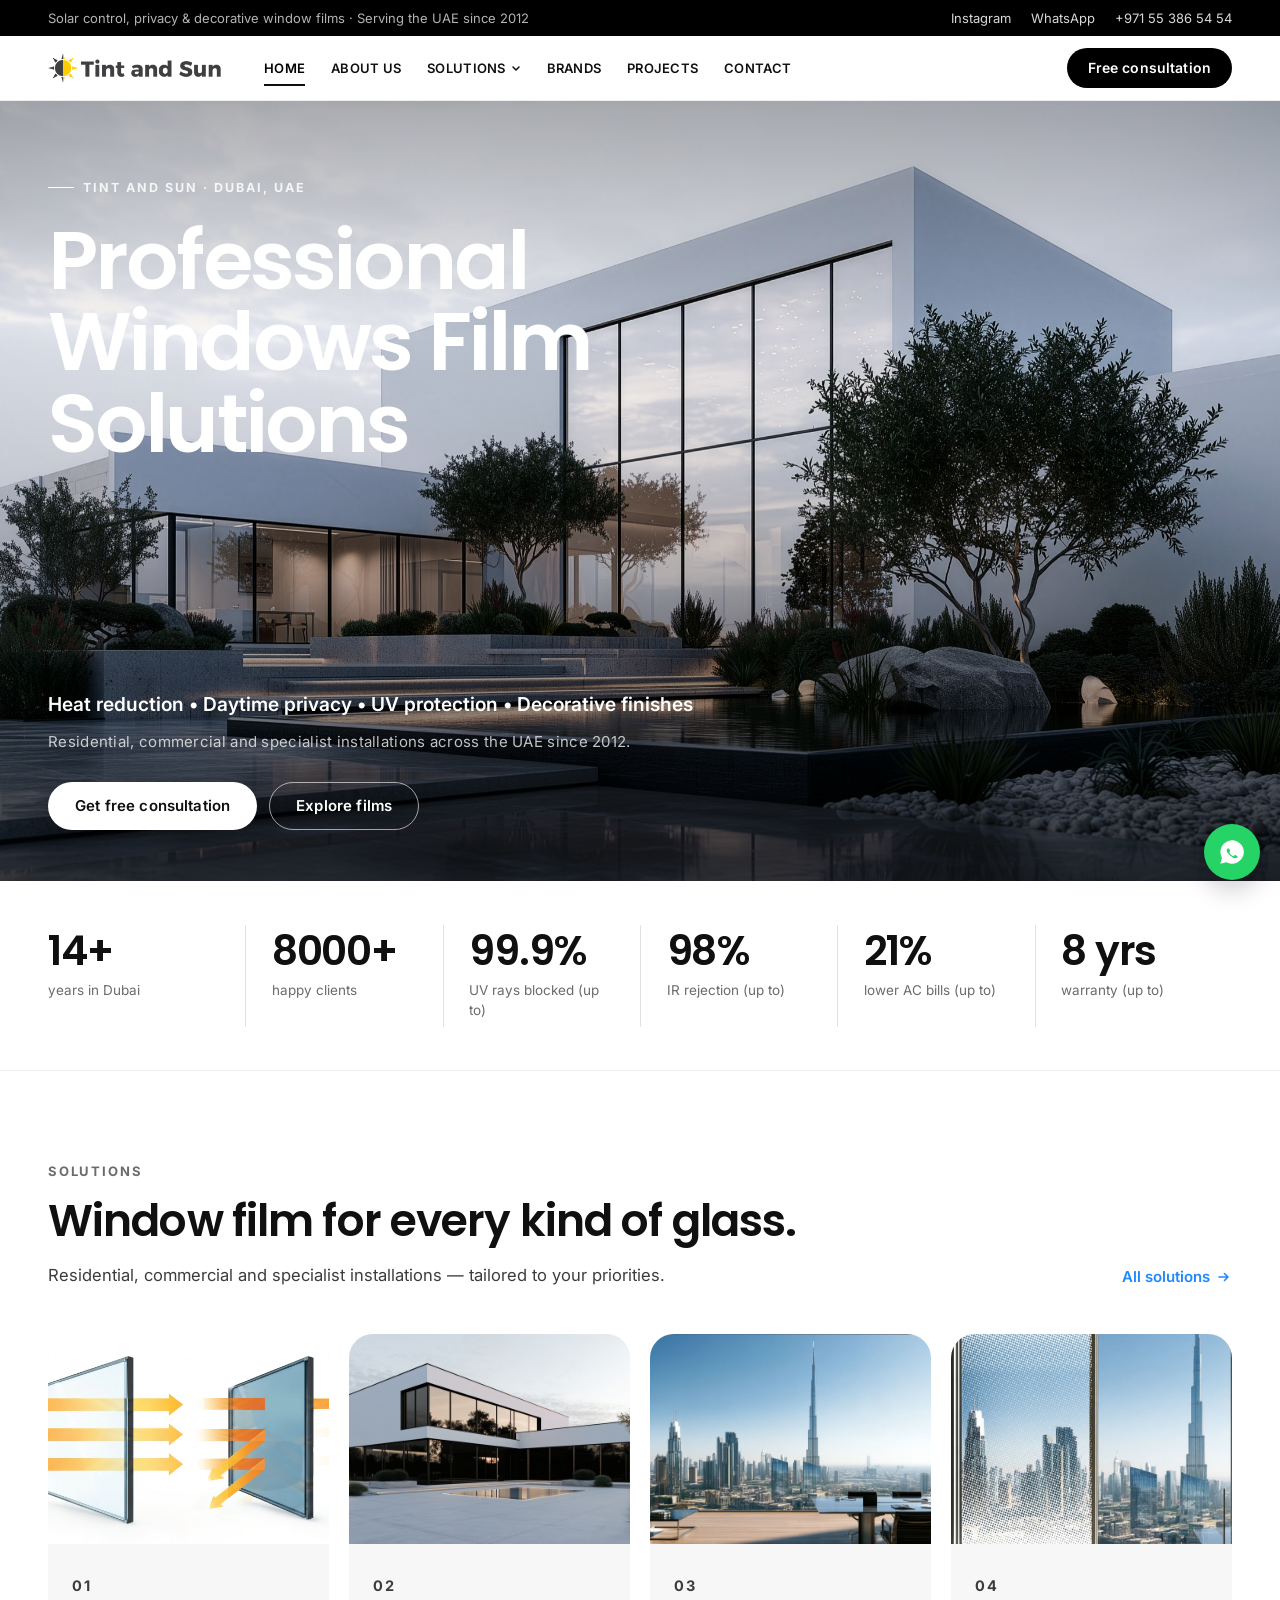
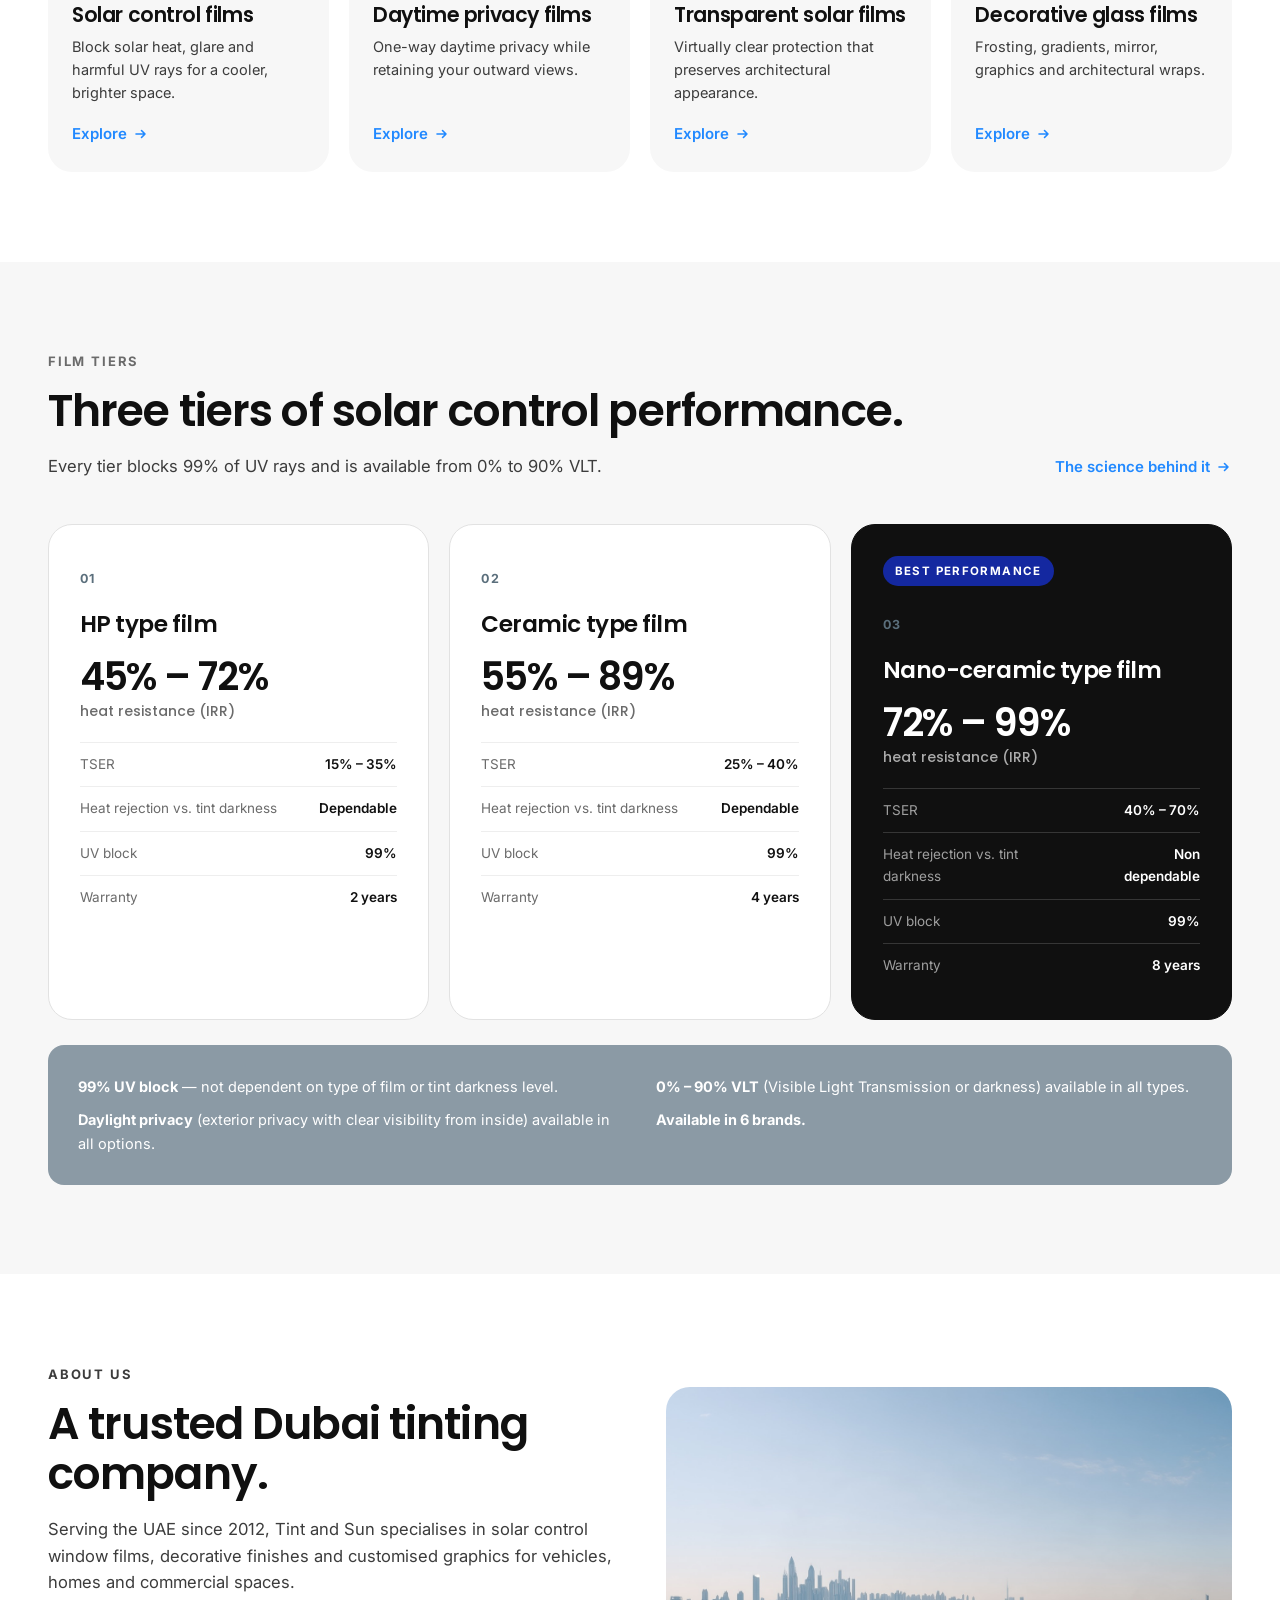
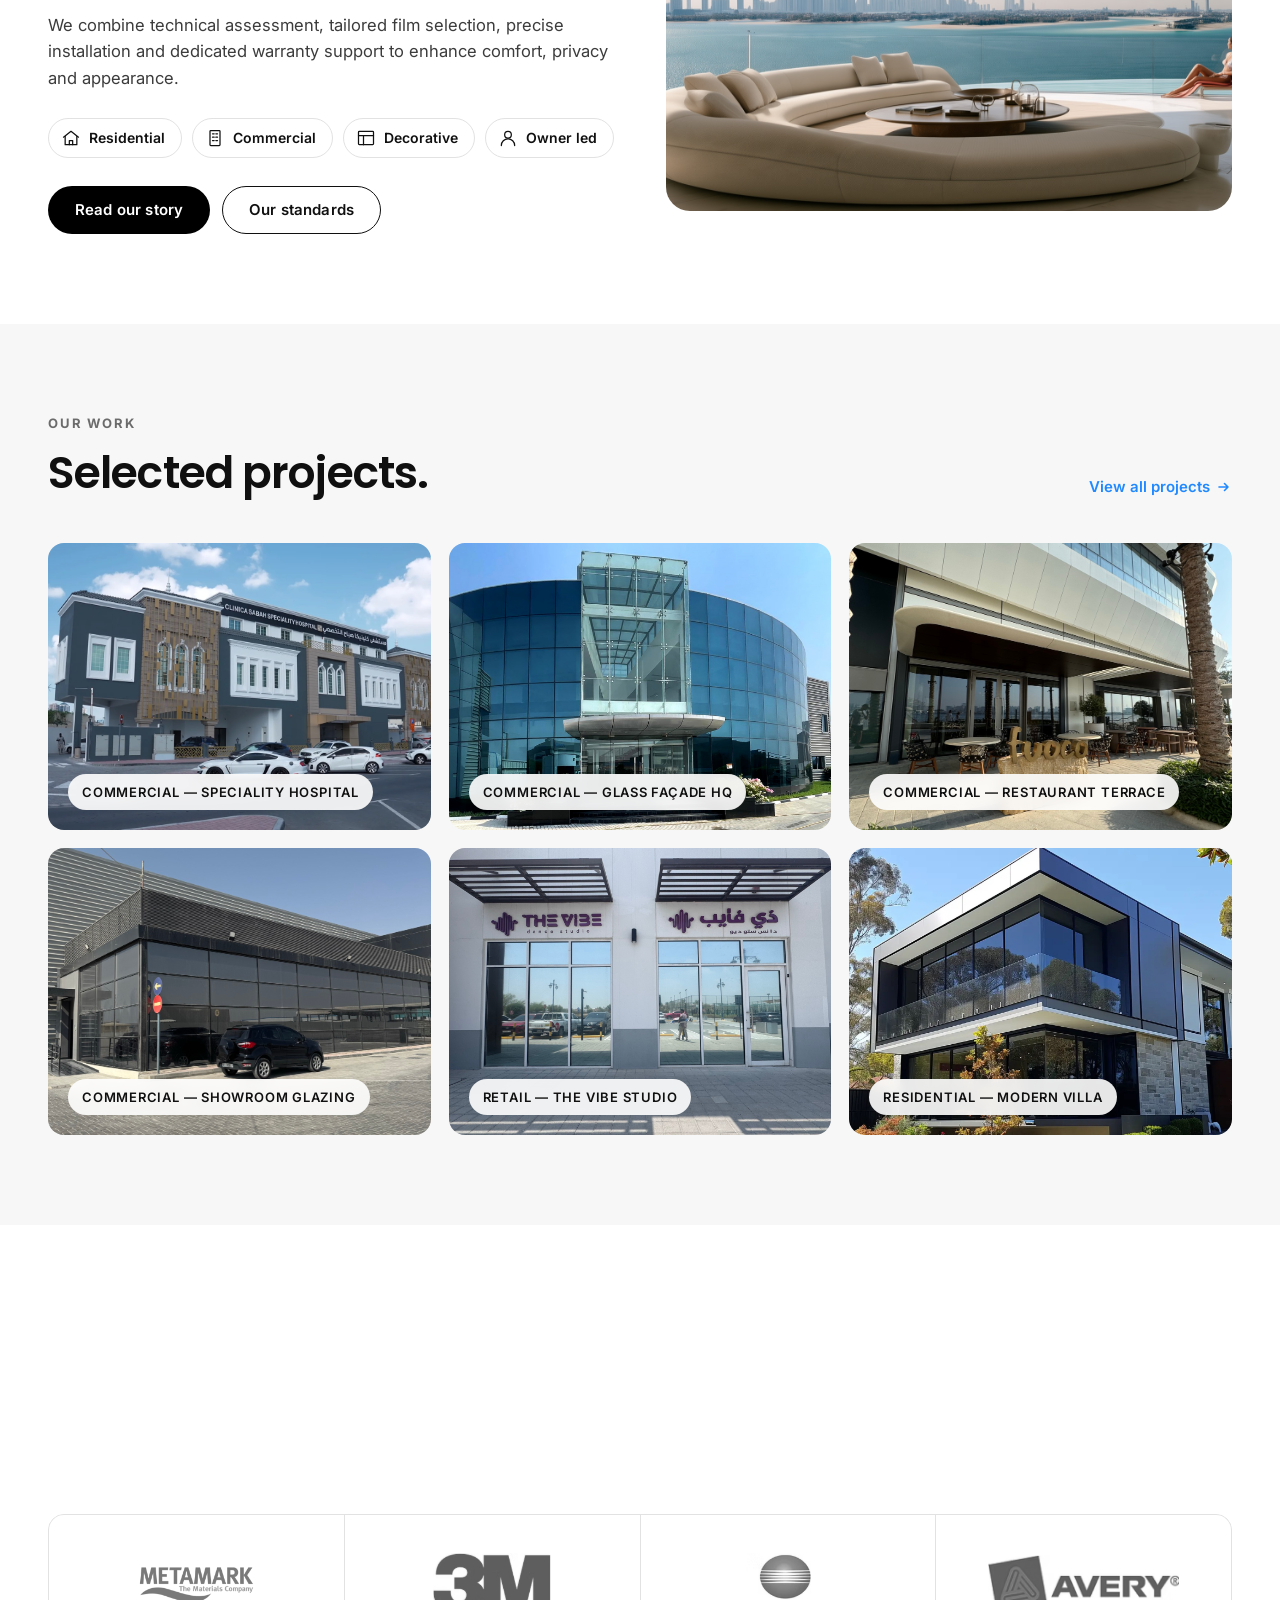
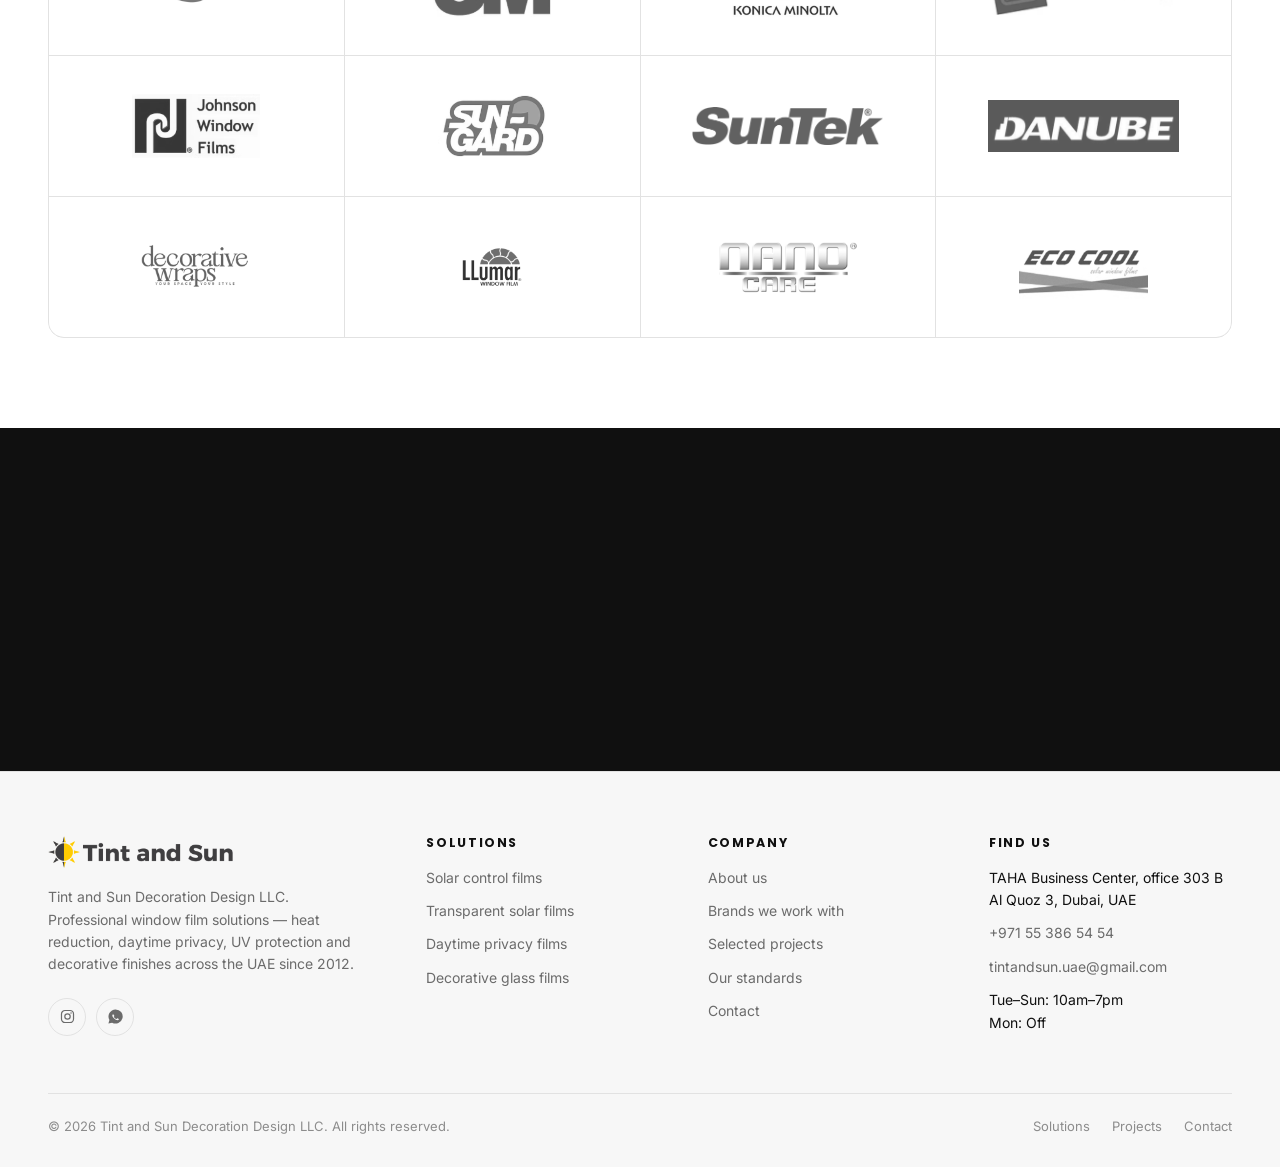
==== index.html @ 4c78ec6f "Tint and Sun website built from 2026 brochure Static multi-page site (8 pages) generated by build.py" ====
<!doctype html>
<html lang="en">
<head>
<meta charset="utf-8">
<meta name="viewport" content="width=device-width, initial-scale=1">
<title>Window Film Solutions Dubai | Tint and Sun</title>
<meta name="description" content="Professional window film solutions in Dubai: heat reduction, daytime privacy, UV protection and decorative finishes since 2012.">
<link rel="icon" href="assets/img/favicon.png">
<link rel="preconnect" href="https://fonts.googleapis.com">
<link rel="preconnect" href="https://fonts.gstatic.com" crossorigin>
<link href="https://fonts.googleapis.com/css2?family=Inter:wght@400;500;600;700&family=Poppins:wght@300;400;500;600;700&display=swap" rel="stylesheet">
<link rel="stylesheet" href="assets/css/style.css?v=2">
</head>
<body>
<div class="utility">
  <div class="wrap">
    <div class="utility__left">
      <span class="utility__tag">Solar control, privacy &amp; decorative window films &middot; Serving the UAE since 2012</span>
    </div>
    <div class="utility__right">
      <a href="https://www.instagram.com/tint_and_sun/" target="_blank" rel="noopener">Instagram</a>
      <a href="https://wa.me/971553865454" target="_blank" rel="noopener">WhatsApp</a>
      <a href="tel:+971553865454">+971 55 386 54 54</a>
    </div>
  </div>
</div>

<header class="nav">
  <div class="wrap nav__inner">
    <a class="nav__logo" href="index.html" aria-label="Tint and Sun — home">
      <img src="assets/img/logo.png" alt="Tint and Sun">
    </a>
    <ul class="nav__menu"><li><a href="index.html" class="is-active">HOME</a></li><li><a href="about.html">ABOUT US</a></li><li class="nav__item--has-drop"><a href="solar-films.html">SOLUTIONS <svg width="10" height="10" viewBox="0 0 10 10" fill="none" aria-hidden="true"><path d="M2 4l3 3 3-3" stroke="currentColor" stroke-width="1.5" stroke-linecap="round" stroke-linejoin="round"/></svg></a><ul class="nav__drop"><li><a href="solar-films.html">SOLAR CONTROL FILMS</a></li><li><a href="privacy-films.html">DAYTIME PRIVACY FILMS</a></li><li><a href="decorative.html">DECORATIVE GLASS FILMS</a></li></ul></li><li><a href="brands.html">BRANDS</a></li><li><a href="projects.html">PROJECTS</a></li><li><a href="contact.html">CONTACT</a></li></ul>
    <div class="nav__actions">
      <a class="nav__phone" href="tel:+971553865454"><svg width="15" height="15" viewBox="0 0 16 16" fill="none" aria-hidden="true"><path d="M5.2 2.5 6.6 5 5.4 6.4a8.4 8.4 0 0 0 4.2 4.2L11 9.4l2.5 1.4v2.2c0 .6-.5 1-1.1 1C7 13.6 2.4 9 2.1 3.6c0-.6.4-1.1 1-1.1h2.1Z" stroke="currentColor" stroke-width="1.4" stroke-linejoin="round"/></svg>+971 55 386 54 54</a>
      <a class="btn btn--primary btn--sm" href="contact.html">Free consultation</a>
      <button class="nav__burger" type="button" aria-label="Menu" aria-expanded="false" aria-controls="drawer"><span></span></button>
    </div>
  </div>
</header>

<nav class="drawer" id="drawer" aria-label="Mobile">
  <ul><li><a href="index.html">HOME</a></li><li><a href="about.html">ABOUT US</a></li><li><a href="solar-films.html">SOLUTIONS</a><ul class="drawer__sub"><li><a href="solar-films.html">SOLAR CONTROL FILMS</a></li><li><a href="privacy-films.html">DAYTIME PRIVACY FILMS</a></li><li><a href="decorative.html">DECORATIVE GLASS FILMS</a></li></ul></li><li><a href="brands.html">BRANDS</a></li><li><a href="projects.html">PROJECTS</a></li><li><a href="contact.html">CONTACT</a></li></ul>
  <div class="drawer__cta">
    <a class="btn btn--primary" href="https://wa.me/971553865454" target="_blank" rel="noopener">Free consultation on WhatsApp</a>
    <a class="btn btn--ghost" href="tel:+971553865454">Call +971 55 386 54 54</a>
  </div>
</nav>
<main>
<section class="hero hero--dark">
  <div class="hero__media"><img src="assets/img/hero.jpg" alt="Contemporary white villa with floor-to-ceiling glazing" fetchpriority="high"></div>
  <div class="wrap hero__inner">
    <div class="hero__content">
      <p class="hero__eyebrow">Tint and Sun &middot; Dubai, UAE</p>
      <h1 class="hero__title">Professional Windows Film Solutions</h1>
    </div>
    <div class="hero__bottom">
      <p class="hero__tags">Heat reduction &bull; Daytime privacy &bull; UV protection &bull; Decorative finishes</p>
      <p class="hero__note">Residential, commercial and specialist installations across the UAE since 2012.</p>
      <div class="btn-row">
        <a class="btn btn--light" href="https://wa.me/971553865454" target="_blank" rel="noopener">Get free consultation</a>
        <a class="btn btn--ghost-light" href="solar-films.html">Explore films</a>
      </div>
    </div>
  </div>
</section>

<section class="stats">
  <div class="wrap">
    <div class="stats__grid stats__grid--6">
      <div class="stats__item reveal"><div class="stats__num">14+</div><div class="stats__label">years in Dubai</div></div>
      <div class="stats__item reveal" data-delay="60"><div class="stats__num">8000+</div><div class="stats__label">happy clients</div></div>
      <div class="stats__item reveal" data-delay="120"><div class="stats__num">99.9%</div><div class="stats__label">UV rays blocked (up to)</div></div>
      <div class="stats__item reveal" data-delay="180"><div class="stats__num">98%</div><div class="stats__label">IR rejection (up to)</div></div>
      <div class="stats__item reveal" data-delay="240"><div class="stats__num">21%</div><div class="stats__label">lower AC bills (up to)</div></div>
      <div class="stats__item reveal" data-delay="300"><div class="stats__num">8 yrs</div><div class="stats__label">warranty (up to)</div></div>
    </div>
  </div>
</section>

<section class="section" id="solutions">
  <div class="wrap">
    <div class="section-head section-head--split">
      <div class="reveal">
        <p class="eyebrow">Solutions</p>
        <h2 class="h-section">Window film for every kind of glass.</h2>
        <p class="h-sub">Residential, commercial and specialist installations &mdash; tailored to your priorities.</p>
      </div>
      <a class="link-arrow reveal" href="solar-films.html">All solutions <svg width="16" height="16" viewBox="0 0 16 16" fill="none" aria-hidden="true"><path d="M3 8h9m0 0L8.5 4.5M12 8l-3.5 3.5" stroke="currentColor" stroke-width="1.6" stroke-linecap="round" stroke-linejoin="round"/></svg></a>
    </div>
    <div class="grid grid--4">
      <a class="photo-tile reveal" href="solar-films.html">
        <img src="assets/img/science.jpg" alt="" loading="lazy">
        <div><p class="eyebrow">01</p><h3>Solar control films</h3><p>Block solar heat, glare and harmful UV rays for a cooler, brighter space.</p><span class="link-arrow">Explore <svg width="16" height="16" viewBox="0 0 16 16" fill="none" aria-hidden="true"><path d="M3 8h9m0 0L8.5 4.5M12 8l-3.5 3.5" stroke="currentColor" stroke-width="1.6" stroke-linecap="round" stroke-linejoin="round"/></svg></span></div>
      </a>
      <a class="photo-tile reveal" data-delay="80" href="privacy-films.html">
        <img src="assets/img/privacy-outside.jpg" alt="" loading="lazy">
        <div><p class="eyebrow">02</p><h3>Daytime privacy films</h3><p>One-way daytime privacy while retaining your outward views.</p><span class="link-arrow">Explore <svg width="16" height="16" viewBox="0 0 16 16" fill="none" aria-hidden="true"><path d="M3 8h9m0 0L8.5 4.5M12 8l-3.5 3.5" stroke="currentColor" stroke-width="1.6" stroke-linecap="round" stroke-linejoin="round"/></svg></span></div>
      </a>
      <a class="photo-tile reveal" data-delay="160" href="solar-films.html#transparent">
        <img src="assets/img/transparent.jpg" alt="" loading="lazy">
        <div><p class="eyebrow">03</p><h3>Transparent solar films</h3><p>Virtually clear protection that preserves architectural appearance.</p><span class="link-arrow">Explore <svg width="16" height="16" viewBox="0 0 16 16" fill="none" aria-hidden="true"><path d="M3 8h9m0 0L8.5 4.5M12 8l-3.5 3.5" stroke="currentColor" stroke-width="1.6" stroke-linecap="round" stroke-linejoin="round"/></svg></span></div>
      </a>
      <a class="photo-tile reveal" data-delay="240" href="decorative.html">
        <img src="assets/img/decor/gradient.jpg" alt="" loading="lazy">
        <div><p class="eyebrow">04</p><h3>Decorative glass films</h3><p>Frosting, gradients, mirror, graphics and architectural wraps.</p><span class="link-arrow">Explore <svg width="16" height="16" viewBox="0 0 16 16" fill="none" aria-hidden="true"><path d="M3 8h9m0 0L8.5 4.5M12 8l-3.5 3.5" stroke="currentColor" stroke-width="1.6" stroke-linecap="round" stroke-linejoin="round"/></svg></span></div>
      </a>
    </div>
  </div>
</section>

<section class="section section--alt">
  <div class="wrap">
    <div class="section-head section-head--split">
      <div class="reveal">
        <p class="eyebrow">Film tiers</p>
        <h2 class="h-section">Three tiers of solar control performance.</h2>
        <p class="h-sub">Every tier blocks 99% of UV rays and is available from 0% to 90% VLT.</p>
      </div>
      <a class="link-arrow reveal" href="solar-films.html">The science behind it <svg width="16" height="16" viewBox="0 0 16 16" fill="none" aria-hidden="true"><path d="M3 8h9m0 0L8.5 4.5M12 8l-3.5 3.5" stroke="currentColor" stroke-width="1.6" stroke-linecap="round" stroke-linejoin="round"/></svg></a>
    </div>
    <div class="grid grid--3"><div class="price-card reveal" data-delay="0">
        
        <p class="price-card__type">01</p>
        <h3>HP type film</h3>
        <div class="price-card__amount">45% &ndash; 72%<small>heat resistance (IRR)</small></div>
        <dl class="spec">
          <div><dt>TSER</dt><dd>15% &ndash; 35%</dd></div>
          <div><dt>Heat rejection vs. tint darkness</dt><dd>Dependable</dd></div>
          <div><dt>UV block</dt><dd>99%</dd></div>
          <div><dt>Warranty</dt><dd>2 years</dd></div>
        </dl>
      </div><div class="price-card reveal" data-delay="90">
        
        <p class="price-card__type">02</p>
        <h3>Ceramic type film</h3>
        <div class="price-card__amount">55% &ndash; 89%<small>heat resistance (IRR)</small></div>
        <dl class="spec">
          <div><dt>TSER</dt><dd>25% &ndash; 40%</dd></div>
          <div><dt>Heat rejection vs. tint darkness</dt><dd>Dependable</dd></div>
          <div><dt>UV block</dt><dd>99%</dd></div>
          <div><dt>Warranty</dt><dd>4 years</dd></div>
        </dl>
      </div><div class="price-card price-card--featured reveal" data-delay="180">
        <span class="price-card__badge">Best performance</span>
        <p class="price-card__type">03</p>
        <h3>Nano-ceramic type film</h3>
        <div class="price-card__amount">72% &ndash; 99%<small>heat resistance (IRR)</small></div>
        <dl class="spec">
          <div><dt>TSER</dt><dd>40% &ndash; 70%</dd></div>
          <div><dt>Heat rejection vs. tint darkness</dt><dd>Non dependable</dd></div>
          <div><dt>UV block</dt><dd>99%</dd></div>
          <div><dt>Warranty</dt><dd>8 years</dd></div>
        </dl>
      </div></div>
    <div class="note-band reveal">
  <p><strong>99% UV block</strong> &mdash; not dependent on type of film or tint darkness level.</p>
  <p><strong>0% &ndash; 90% VLT</strong> (Visible Light Transmission or darkness) available in all types.</p>
  <p><strong>Daylight privacy</strong> (exterior privacy with clear visibility from inside) available in all options.</p>
  <p><strong>Available in 6 brands.</strong></p>
</div>
  </div>
</section>

<section class="section">
  <div class="wrap">
    <div class="split">
      <div class="reveal">
        <p class="eyebrow">About us</p>
        <h2 class="h-section">A trusted Dubai tinting company.</h2>
        <p class="h-sub">Serving the UAE since 2012, Tint and Sun specialises in solar control window films, decorative finishes and customised graphics for vehicles, homes and commercial spaces.</p>
        <p class="h-sub">We combine technical assessment, tailored film selection, precise installation and dedicated warranty support to enhance comfort, privacy and appearance.</p>
        <ul class="sectors">
          <li><svg viewBox="0 0 24 24" fill="none" stroke="currentColor" stroke-width="1.5" stroke-linecap="round" stroke-linejoin="round" aria-hidden="true"><path d="M3 11 12 4l9 7"/><path d="M5 10v10h14V10"/><path d="M10 20v-5h4v5"/></svg>Residential</li><li><svg viewBox="0 0 24 24" fill="none" stroke="currentColor" stroke-width="1.5" stroke-linecap="round" stroke-linejoin="round" aria-hidden="true"><rect x="6" y="3" width="12" height="18" rx="1"/><path d="M9 7h2M13 7h2M9 11h2M13 11h2M9 15h2M13 15h2"/></svg>Commercial</li><li><svg viewBox="0 0 24 24" fill="none" stroke="currentColor" stroke-width="1.5" stroke-linecap="round" stroke-linejoin="round" aria-hidden="true"><rect x="3" y="4" width="18" height="16" rx="1"/><path d="M3 9h18M9 9v11"/></svg>Decorative</li><li><svg viewBox="0 0 24 24" fill="none" stroke="currentColor" stroke-width="1.5" stroke-linecap="round" stroke-linejoin="round" aria-hidden="true"><circle cx="12" cy="8" r="4"/><path d="M4 21c0-4.4 3.6-8 8-8s8 3.6 8 8"/></svg>Owner led</li>
        </ul>
        <div class="btn-row">
          <a class="btn btn--primary" href="about.html">Read our story</a>
          <a class="btn btn--ghost" href="contact.html#standards">Our standards</a>
        </div>
      </div>
      <div class="split__media reveal" data-delay="120">
        <img src="assets/img/lifestyle.jpg" alt="Sunlit terrace overlooking Dubai Marina" loading="lazy">
      </div>
    </div>
  </div>
</section>

<section class="section section--alt">
  <div class="wrap">
    <div class="section-head section-head--split">
      <div class="reveal">
        <p class="eyebrow">Our work</p>
        <h2 class="h-section">Selected projects.</h2>
        
      </div>
      <a class="link-arrow reveal" href="projects.html">View all projects <svg width="16" height="16" viewBox="0 0 16 16" fill="none" aria-hidden="true"><path d="M3 8h9m0 0L8.5 4.5M12 8l-3.5 3.5" stroke="currentColor" stroke-width="1.6" stroke-linecap="round" stroke-linejoin="round"/></svg></a>
    </div>
    <div class="gal"><div class="gal__cell reveal" data-delay="0"><img src="assets/img/projects/clinic.jpg" alt="Commercial - Speciality hospital" loading="lazy"><span>Commercial &mdash; Speciality hospital</span></div><div class="gal__cell reveal" data-delay="80"><img src="assets/img/projects/glass-hq.jpg" alt="Commercial - Glass façade HQ" loading="lazy"><span>Commercial &mdash; Glass façade HQ</span></div><div class="gal__cell reveal" data-delay="160"><img src="assets/img/projects/terrace.jpg" alt="Commercial - Restaurant terrace" loading="lazy"><span>Commercial &mdash; Restaurant terrace</span></div><div class="gal__cell reveal" data-delay="0"><img src="assets/img/projects/warehouse.jpg" alt="Commercial - Showroom glazing" loading="lazy"><span>Commercial &mdash; Showroom glazing</span></div><div class="gal__cell reveal" data-delay="80"><img src="assets/img/projects/the-vibe.jpg" alt="Retail - The Vibe studio" loading="lazy"><span>Retail &mdash; The Vibe studio</span></div><div class="gal__cell reveal" data-delay="160"><img src="assets/img/projects/modern-villa.jpg" alt="Residential - Modern villa" loading="lazy"><span>Residential &mdash; Modern villa</span></div></div>
  </div>
</section>

<section class="section">
  <div class="wrap">
    <div class="section-head section-head--split">
      <div class="reveal">
        <p class="eyebrow">Partners</p>
        <h2 class="h-section">World known brands.</h2>
        <p class="h-sub">3M, Johnson, LLumar, Armolan, Konica Minolta, Scorpion, Sun Guard and other specialist film brands.</p>
      </div>
      <a class="link-arrow reveal" href="brands.html">Brands we work with <svg width="16" height="16" viewBox="0 0 16 16" fill="none" aria-hidden="true"><path d="M3 8h9m0 0L8.5 4.5M12 8l-3.5 3.5" stroke="currentColor" stroke-width="1.6" stroke-linecap="round" stroke-linejoin="round"/></svg></a>
    </div>
    <div class="brands brands--logos"><div class="brand"><img src="assets/img/brands/metamark.png" alt="Metamark" loading="lazy"></div><div class="brand"><img src="assets/img/brands/3m.png" alt="3M" loading="lazy"></div><div class="brand"><img src="assets/img/brands/konica-minolta.png" alt="Konica Minolta" loading="lazy"></div><div class="brand"><img src="assets/img/brands/avery.png" alt="Avery" loading="lazy"></div><div class="brand"><img src="assets/img/brands/johnson.png" alt="Johnson Window Films" loading="lazy"></div><div class="brand"><img src="assets/img/brands/sungard.png" alt="SunGard" loading="lazy"></div><div class="brand"><img src="assets/img/brands/suntek.png" alt="SunTek" loading="lazy"></div><div class="brand"><img src="assets/img/brands/danube.png" alt="Danube" loading="lazy"></div><div class="brand"><img src="assets/img/brands/decorative-wraps.png" alt="Decorative Wraps" loading="lazy"></div><div class="brand"><img src="assets/img/brands/llumar.png" alt="LLumar" loading="lazy"></div><div class="brand"><img src="assets/img/brands/nanocare.png" alt="Nano Care" loading="lazy"></div><div class="brand"><img src="assets/img/brands/ecocool.png" alt="Eco Cool" loading="lazy"></div></div>
  </div>
</section>
</main>
<section class="cta-band">
  <div class="wrap">
    <div class="section-head--split section-head" style="margin-bottom:0">
      <div class="reveal">
        <h2>Let&rsquo;s find the right solution for your glass.</h2>
        <p>Send us the property location, photographs of the glass, approximate measurements and your priority &mdash; heat, privacy, UV or decoration. Free site inspection.</p>
      </div>
      <div class="btn-row reveal" style="margin-top:0">
        <a class="btn btn--primary" href="https://wa.me/971553865454" target="_blank" rel="noopener">Free consultation on WhatsApp</a>
        <a class="btn btn--ghost" href="contact.html">Contact us</a>
      </div>
    </div>
  </div>
</section>
<footer class="footer">
  <div class="wrap">
    <div class="footer__top">
      <div class="footer__brand">
        <img src="assets/img/logo.png" alt="Tint and Sun">
        <p>Tint and Sun Decoration Design LLC. Professional window film solutions &mdash; heat reduction, daytime privacy, UV protection and decorative finishes across the UAE since 2012.</p>
        <div class="footer__social">
          <a href="https://www.instagram.com/tint_and_sun/" target="_blank" rel="noopener" aria-label="Instagram"><svg viewBox="0 0 24 24" fill="none" stroke="currentColor" stroke-width="1.7"><rect x="3.5" y="3.5" width="17" height="17" rx="5"/><circle cx="12" cy="12" r="3.8"/><circle cx="17" cy="7" r="1" fill="currentColor" stroke="none"/></svg></a>
          <a href="https://wa.me/971553865454" target="_blank" rel="noopener" aria-label="WhatsApp"><svg viewBox="0 0 24 24" fill="currentColor"><path d="M12 2a10 10 0 0 0-8.6 15L2 22l5.2-1.3A10 10 0 1 0 12 2Zm5.2 14c-.2.6-1.2 1.2-1.7 1.2-.5.1-1 .1-1.6-.1-.4-.1-.9-.3-1.5-.6a11 11 0 0 1-4.2-3.8c-.3-.5-.7-1.2-.7-2s.4-1.2.6-1.4c.2-.2.4-.3.6-.3h.4c.1 0 .3 0 .5.4l.7 1.6c0 .1.1.3 0 .4l-.3.5-.2.3c-.1.1-.2.2 0 .5.2.3.6 1 1.3 1.6.9.8 1.6 1 1.9 1.2.2.1.4.1.5-.1l.6-.7c.2-.2.3-.2.5-.1l1.5.7c.2.1.4.2.4.3.1.1.1.4 0 .8Z"/></svg></a>
        </div>
      </div>

      <div>
        <h4>Solutions</h4>
        <ul>
          <li><a href="solar-films.html">Solar control films</a></li>
          <li><a href="solar-films.html#transparent">Transparent solar films</a></li>
          <li><a href="privacy-films.html">Daytime privacy films</a></li>
          <li><a href="decorative.html">Decorative glass films</a></li>
        </ul>
      </div>

      <div>
        <h4>Company</h4>
        <ul>
          <li><a href="about.html">About us</a></li>
          <li><a href="brands.html">Brands we work with</a></li>
          <li><a href="projects.html">Selected projects</a></li>
          <li><a href="contact.html#standards">Our standards</a></li>
          <li><a href="contact.html">Contact</a></li>
        </ul>
      </div>

      <div>
        <h4>Find us</h4>
        <ul>
          <li>TAHA Business Center, office 303 B<br>Al Quoz 3, Dubai, UAE</li>
          <li><a href="tel:+971553865454">+971 55 386 54 54</a></li>
          <li><a href="mailto:tintandsun.uae@gmail.com">tintandsun.uae@gmail.com</a></li>
          <li>Tue&ndash;Sun: 10am&ndash;7pm<br>Mon: Off</li>
        </ul>
      </div>
    </div>

    <div class="footer__bottom">
      <span>&copy; 2026 Tint and Sun Decoration Design LLC. All rights reserved.</span>
      <nav>
        <a href="solar-films.html">Solutions</a>
        <a href="projects.html">Projects</a>
        <a href="contact.html">Contact</a>
      </nav>
    </div>
  </div>
</footer>

<a class="fab" href="https://wa.me/971553865454" target="_blank" rel="noopener" aria-label="Chat on WhatsApp"><svg viewBox="0 0 24 24" fill="currentColor"><path d="M12 2a10 10 0 0 0-8.6 15L2 22l5.2-1.3A10 10 0 1 0 12 2Zm5.2 14c-.2.6-1.2 1.2-1.7 1.2-.5.1-1 .1-1.6-.1-.4-.1-.9-.3-1.5-.6a11 11 0 0 1-4.2-3.8c-.3-.5-.7-1.2-.7-2s.4-1.2.6-1.4c.2-.2.4-.3.6-.3h.4c.1 0 .3 0 .5.4l.7 1.6c0 .1.1.3 0 .4l-.3.5-.2.3c-.1.1-.2.2 0 .5.2.3.6 1 1.3 1.6.9.8 1.6 1 1.9 1.2.2.1.4.1.5-.1l.6-.7c.2-.2.3-.2.5-.1l1.5.7c.2.1.4.2.4.3.1.1.1.4 0 .8Z"/></svg></a>

<script src="assets/js/main.js"></script>
</body>
</html>
---- assets/css/style.css ----
/* =========================================================
   Tint & Sun — window film site (design system from tintandsun v1)
   ========================================================= */

:root{
  --black:#000000;
  --ink:#101010;
  --ink-2:#3c3c3c;
  --muted:#6b6b6b;
  --muted-2:#8c8c8c;
  --line:#e2e2e2;
  --line-soft:#eeeeee;
  --bg:#ffffff;
  --bg-alt:#f7f7f7;
  --bg-soft:#fafafa;
  --blue:#1428a0;
  --blue-link:#2189ff;
  --radius-card:16px;
  --radius-lg:24px;
  --radius-pill:100px;
  --nav-h:64px;
  --util-h:36px;
  --maxw:1440px;
  --pad:clamp(20px,4vw,48px);
  --ease:cubic-bezier(.25,.46,.45,.94);
}

*,*::before,*::after{box-sizing:border-box;}

html{-webkit-text-size-adjust:100%;scroll-behavior:smooth;scroll-padding-top:calc(var(--nav-h) + 20px);}

body{
  margin:0;
  background:var(--bg);
  color:var(--ink);
  font-family:"Inter","SamsungOne","Helvetica Neue",Helvetica,Arial,sans-serif;
  font-size:16px;
  line-height:1.6;
  -webkit-font-smoothing:antialiased;
  -moz-osx-font-smoothing:grayscale;
}

img{max-width:100%;display:block;}
a{color:inherit;text-decoration:none;}
button{font:inherit;color:inherit;}

h1,h2,h3,h4{
  font-family:"Poppins","SamsungSharpSans","Inter",Helvetica,Arial,sans-serif;
  font-weight:600;
  letter-spacing:-.02em;
  line-height:1.15;
  margin:0;
}

::selection{background:var(--ink);color:#fff;}

/* ---------- layout ---------- */
.wrap{max-width:var(--maxw);margin:0 auto;padding-left:var(--pad);padding-right:var(--pad);}
.wrap--narrow{max-width:1040px;}
.section{padding:clamp(56px,7vw,104px) 0;}
.section--alt{background:var(--bg-alt);}
.section--tight{padding:clamp(40px,5vw,72px) 0;}

.eyebrow{
  font-size:13px;font-weight:700;letter-spacing:.14em;text-transform:uppercase;
  color:var(--muted);margin:0 0 14px;
}
.h-section{font-size:clamp(28px,3.6vw,44px);}
.h-sub{
  margin:16px 0 0;max-width:62ch;color:var(--ink-2);
  font-size:clamp(15px,1.3vw,18px);
}
.section-head{margin-bottom:clamp(28px,3.5vw,48px);}
.section-head--split{display:flex;align-items:flex-end;justify-content:space-between;gap:24px;flex-wrap:wrap;}

/* ---------- buttons ---------- */
.btn{
  display:inline-flex;align-items:center;justify-content:center;gap:8px;
  height:48px;padding:0 26px;border-radius:var(--radius-pill);
  font-size:15px;font-weight:600;letter-spacing:.01em;
  border:1px solid transparent;cursor:pointer;white-space:nowrap;
  transition:background .25s var(--ease),color .25s var(--ease),border-color .25s var(--ease),transform .25s var(--ease);
}
.btn:hover{transform:translateY(-1px);}
.btn--primary{background:var(--black);color:#fff;}
.btn--primary:hover{background:#2b2b2b;}
.btn--ghost{border-color:var(--ink);color:var(--ink);background:transparent;}
.btn--ghost:hover{background:var(--ink);color:#fff;}
.btn--blue{background:var(--blue);color:#fff;}
.btn--blue:hover{background:#0d1f80;}
.btn--sm{height:40px;padding:0 20px;font-size:14px;}
.btn-row{display:flex;flex-wrap:wrap;gap:12px;margin-top:28px;}

.link-arrow{
  display:inline-flex;align-items:center;gap:6px;
  font-size:15px;font-weight:600;color:var(--blue-link);
}
.link-arrow svg{transition:transform .25s var(--ease);}
.link-arrow:hover svg{transform:translateX(4px);}

/* ---------- utility bar ---------- */
.utility{
  background:var(--black);color:#fff;font-size:13px;
  height:var(--util-h);display:flex;align-items:center;
}
.utility .wrap{display:flex;align-items:center;justify-content:space-between;gap:16px;width:100%;}
.utility a{color:#fff;opacity:.85;transition:opacity .2s;}
.utility a:hover{opacity:1;}
.utility__left{display:flex;gap:20px;align-items:center;}
.utility__right{display:flex;gap:20px;align-items:center;white-space:nowrap;}
.utility__tag{opacity:.7;}

/* ---------- nav ---------- */
.nav{
  position:sticky;top:0;z-index:80;
  background:rgba(255,255,255,.92);
  backdrop-filter:saturate(180%) blur(14px);
  -webkit-backdrop-filter:saturate(180%) blur(14px);
  border-bottom:1px solid var(--line-soft);
}
.nav__inner{display:flex;align-items:center;gap:24px;height:var(--nav-h);}
.nav__logo{flex:0 0 auto;display:flex;align-items:center;}
.nav__logo img{height:26px;width:auto;}
.nav__menu{
  display:flex;align-items:center;gap:4px;margin:0 auto 0 8px;
  list-style:none;padding:0;
}
.nav__menu > li{position:relative;}
.nav__menu a,.nav__menu button{
  display:flex;align-items:center;gap:5px;
  padding:0 11px;height:var(--nav-h);white-space:nowrap;
  font-size:13px;font-weight:600;letter-spacing:.02em;text-transform:uppercase;
  background:none;border:0;cursor:pointer;color:var(--ink);
  position:relative;transition:color .2s;
}
.nav__menu a::after{
  content:"";position:absolute;left:11px;right:11px;bottom:14px;height:2px;
  background:var(--ink);transform:scaleX(0);transform-origin:left;
  transition:transform .3s var(--ease);
}
.nav__menu a:hover::after,.nav__menu a.is-active::after{transform:scaleX(1);}
.nav__menu a.is-active{color:var(--black);}

.nav__drop{
  position:absolute;top:calc(var(--nav-h) - 6px);left:0;min-width:250px;
  background:#fff;border:1px solid var(--line);border-radius:var(--radius-card);
  box-shadow:0 18px 44px rgba(0,0,0,.12);
  padding:8px;list-style:none;margin:0;
  opacity:0;visibility:hidden;transform:translateY(8px);
  transition:opacity .22s var(--ease),transform .22s var(--ease),visibility .22s;
}
.nav__item--has-drop:hover .nav__drop,
.nav__item--has-drop:focus-within .nav__drop{opacity:1;visibility:visible;transform:translateY(0);}
.nav__drop a{height:44px;padding:0 14px;border-radius:10px;text-transform:uppercase;font-size:13px;}
.nav__drop a::after{display:none;}
.nav__drop a:hover{background:var(--bg-alt);}

.nav__actions{display:flex;align-items:center;gap:10px;flex:0 0 auto;}
.nav__phone{
  display:inline-flex;align-items:center;gap:7px;font-size:14px;font-weight:600;
  white-space:nowrap;
}
.nav__phone:hover{color:var(--blue);}

.nav__burger{
  display:none;width:44px;height:44px;border:0;background:none;cursor:pointer;
  align-items:center;justify-content:center;border-radius:50%;
}
.nav__burger:hover{background:var(--bg-alt);}
.nav__burger span{display:block;width:20px;height:2px;background:var(--ink);position:relative;transition:background .2s;}
.nav__burger span::before,.nav__burger span::after{
  content:"";position:absolute;left:0;width:20px;height:2px;background:var(--ink);
  transition:transform .3s var(--ease),top .3s var(--ease);
}
.nav__burger span::before{top:-6px;}
.nav__burger span::after{top:6px;}
body.menu-open .nav__burger span{background:transparent;}
body.menu-open .nav__burger span::before{top:0;transform:rotate(45deg);}
body.menu-open .nav__burger span::after{top:0;transform:rotate(-45deg);}

/* mobile drawer */
.drawer{
  position:fixed;inset:var(--nav-h) 0 0 0;z-index:70;background:#fff;
  padding:16px var(--pad) 48px;overflow-y:auto;
  transform:translateY(-8px);opacity:0;visibility:hidden;
  transition:opacity .28s var(--ease),transform .28s var(--ease),visibility .28s;
}
body.menu-open .drawer{opacity:1;visibility:visible;transform:translateY(0);}
.drawer ul{list-style:none;margin:0;padding:0;}
.drawer > ul > li{border-bottom:1px solid var(--line-soft);}
.drawer a{
  display:block;padding:17px 2px;font-size:15px;font-weight:600;
  letter-spacing:.04em;text-transform:uppercase;
}
.drawer__sub a{padding:12px 2px 12px 18px;font-size:13.5px;color:var(--muted);font-weight:500;}
.drawer__cta{margin-top:28px;display:flex;flex-direction:column;gap:10px;}
.drawer__cta .btn{width:100%;}

/* ---------- hero ---------- */
.hero{position:relative;isolation:isolate;overflow:hidden;background:#eef1f3;}
.hero__media{position:absolute;inset:0;z-index:-2;}
.hero__media img{width:100%;height:100%;object-fit:cover;object-position:center 62%;}
.hero__inner{
  min-height:min(92vh,780px);
  display:flex;flex-direction:column;justify-content:space-between;
  padding-top:clamp(40px,5vw,72px);padding-bottom:clamp(32px,4vw,56px);
}
.hero__content{max-width:660px;}
.hero__bottom{max-width:660px;}
.hero__eyebrow{
  display:inline-flex;align-items:center;gap:9px;
  font-size:12.5px;font-weight:700;letter-spacing:.16em;text-transform:uppercase;
  color:var(--ink-2);margin-bottom:22px;
}
.hero__eyebrow::before{content:"";width:26px;height:1.5px;background:var(--ink);}
.hero .hero__lede{
  margin:0;max-width:min(30ch,660px);
  font-family:"Poppins","SamsungSharpSans","Inter",Helvetica,Arial,sans-serif;
  font-size:clamp(25px,3.1vw,42px);font-weight:600;
  line-height:1.14;letter-spacing:-.03em;color:var(--ink);
}
.hero__note{margin-top:26px;font-size:13.5px;color:var(--muted);letter-spacing:.02em;}

/* page hero (inner pages) */
.pagehero{background:var(--bg-alt);padding:clamp(48px,6vw,88px) 0 clamp(40px,5vw,64px);border-bottom:1px solid var(--line-soft);}
.pagehero__crumb{font-size:13px;color:var(--muted);margin-bottom:16px;}
.pagehero__crumb a:hover{color:var(--ink);}
.pagehero h1{font-size:clamp(30px,4.4vw,54px);letter-spacing:-.03em;}
.pagehero p{margin:18px 0 0;max-width:64ch;color:var(--ink-2);font-size:clamp(15px,1.3vw,18px);}

/* ---------- stat bar ---------- */
.stats{border-bottom:1px solid var(--line-soft);}
.stats__grid{
  display:grid;grid-template-columns:repeat(4,1fr);
  padding:clamp(28px,3.4vw,44px) 0;
}
.stats__item{padding:6px clamp(12px,2vw,28px);border-left:1px solid var(--line);}
.stats__item:first-child{border-left:0;padding-left:0;}
.stats__num{
  font-family:"Poppins","Inter",sans-serif;font-weight:600;letter-spacing:-.03em;
  font-size:clamp(28px,3.2vw,42px);line-height:1;
}
.stats__label{margin-top:10px;font-size:13.5px;color:var(--muted);line-height:1.45;}

/* ---------- cards ---------- */
.grid{display:grid;gap:clamp(16px,1.6vw,24px);}
.grid--3{grid-template-columns:repeat(3,1fr);}
.grid--4{grid-template-columns:repeat(4,1fr);}
.grid--2{grid-template-columns:repeat(2,1fr);}

.card{
  position:relative;background:var(--bg-alt);border-radius:var(--radius-lg);
  padding:clamp(26px,2.6vw,38px);overflow:hidden;
  display:flex;flex-direction:column;
  transition:transform .35s var(--ease),box-shadow .35s var(--ease),background .35s var(--ease);
}
.card:hover{transform:translateY(-4px);box-shadow:0 20px 46px rgba(0,0,0,.09);}
.card--white{background:#fff;border:1px solid var(--line);}
.card__idx{font-size:13px;font-weight:700;color:var(--muted-2);letter-spacing:.1em;}
.card h3{font-size:clamp(19px,1.7vw,23px);margin-top:14px;line-height:1.25;}
.card p{color:var(--ink-2);font-size:15px;margin:12px 0 0;}
.card__foot{margin-top:auto;padding-top:26px;}
.card__icon{
  width:48px;height:48px;border-radius:14px;background:var(--ink);color:#fff;
  display:flex;align-items:center;justify-content:center;margin-bottom:20px;
}
.card__icon svg{width:24px;height:24px;}

/* service tile — tinted-glass panels, no photography */
.tile{
  position:relative;border-radius:var(--radius-lg);overflow:hidden;background:var(--bg-alt);
  min-height:430px;display:flex;flex-direction:column;justify-content:flex-end;
  padding:clamp(26px,2.6vw,36px);color:var(--ink);isolation:isolate;
  transition:transform .4s var(--ease),box-shadow .4s var(--ease);
}
.tile:hover{transform:translateY(-4px);box-shadow:0 24px 52px rgba(0,0,0,.12);}
.tile__glass{
  position:absolute;left:0;right:0;top:0;height:62%;z-index:-2;overflow:hidden;
}
.tile__glass::before{
  content:"";position:absolute;inset:-20% -10% 0 -10%;
  background:linear-gradient(150deg,#dfe6ea 0%,#f2f5f6 40%,#c9d4da 100%);
  transform:skewY(-4deg);transition:transform .8s var(--ease);
}
.tile:hover .tile__glass::before{transform:skewY(-4deg) scale(1.06);}
.tile__glass::after{
  content:"";position:absolute;inset:0;
  background:repeating-linear-gradient(105deg,rgba(255,255,255,.6) 0 1px,rgba(255,255,255,0) 1px 34px);
}
.tile--b .tile__glass::before{background:linear-gradient(150deg,#e7e3dc 0%,#f6f4f1 42%,#d6cec3 100%);}
.tile--c .tile__glass::before{background:linear-gradient(150deg,#dcdfe6 0%,#f3f4f7 42%,#c4c8d3 100%);}
.tile::after{
  content:"";position:absolute;inset:0;z-index:-1;
  background:linear-gradient(to top,#fff 34%,rgba(255,255,255,.86) 50%,rgba(255,255,255,0) 66%);
}
.tile h3{font-size:clamp(20px,1.8vw,25px);}
.tile p{margin:10px 0 0;color:var(--ink-2);font-size:15px;}
.tile .link-arrow{margin-top:20px;}
.tile .eyebrow{color:var(--ink-2);}

/* ---------- feature list ---------- */
.feature{
  display:flex;gap:18px;padding:26px 0;border-top:1px solid var(--line);
}
.feature:last-child{border-bottom:1px solid var(--line);}
.feature__no{
  font-size:13px;font-weight:700;color:var(--muted-2);min-width:34px;padding-top:4px;letter-spacing:.06em;
}
.feature h3{font-size:clamp(17px,1.5vw,21px);}
.feature p{margin:8px 0 0;color:var(--ink-2);font-size:15px;max-width:70ch;}

/* ---------- split ---------- */
.split{display:grid;grid-template-columns:1fr 1fr;gap:clamp(28px,4vw,72px);align-items:center;}
.split__media{border-radius:var(--radius-lg);overflow:hidden;background:var(--bg-alt);}
.split__media img{width:100%;height:100%;object-fit:cover;aspect-ratio:4/3;}
.split p{color:var(--ink-2);}
.split p + p{margin-top:16px;}

/* ---------- price ---------- */
.price-card{
  background:#fff;border:1px solid var(--line);border-radius:var(--radius-lg);
  padding:clamp(24px,2.4vw,34px);display:flex;flex-direction:column;
  transition:border-color .3s var(--ease),box-shadow .3s var(--ease),transform .3s var(--ease);
}
.price-card:hover{border-color:var(--ink);transform:translateY(-4px);box-shadow:0 18px 40px rgba(0,0,0,.08);}
.price-card--featured{background:var(--ink);color:#fff;border-color:var(--ink);}
.price-card--featured .price-card__type,
.price-card--featured .spec dt{color:rgba(255,255,255,.6);}
.price-card--featured .spec dd{color:#fff;}
.price-card--featured .spec div{border-color:rgba(255,255,255,.16);}
.price-card__badge{
  align-self:flex-start;font-size:11.5px;font-weight:700;letter-spacing:.12em;text-transform:uppercase;
  background:var(--blue);color:#fff;padding:6px 12px;border-radius:var(--radius-pill);margin-bottom:16px;
}
.price-card__type{font-size:12.5px;font-weight:700;letter-spacing:.13em;text-transform:uppercase;color:var(--muted);}
.price-card h3{font-size:clamp(20px,1.8vw,24px);margin-top:10px;}
.price-card__amount{
  font-family:"Poppins","Inter",sans-serif;font-weight:600;letter-spacing:-.03em;
  font-size:clamp(28px,3vw,38px);margin-top:20px;line-height:1;
}
.price-card__amount small{font-size:14px;font-weight:500;letter-spacing:0;color:var(--muted);display:block;margin-top:8px;}
.price-card--featured .price-card__amount small{color:rgba(255,255,255,.65);}

.spec{margin:24px 0 0;padding:0;}
.spec div{display:flex;justify-content:space-between;gap:16px;padding:11px 0;border-top:1px solid var(--line-soft);}
.spec dt{margin:0;font-size:13.5px;color:var(--muted);}
.spec dd{margin:0;font-size:13.5px;font-weight:600;text-align:right;}

.checklist{list-style:none;margin:22px 0 0;padding:0;}
.checklist li{position:relative;padding:8px 0 8px 28px;font-size:15px;color:var(--ink-2);}
.checklist li::before{
  content:"";position:absolute;left:2px;top:15px;width:13px;height:7px;
  border-left:2px solid var(--blue);border-bottom:2px solid var(--blue);
  transform:rotate(-45deg);
}
.checklist--light li{color:rgba(255,255,255,.86);}
.checklist--light li::before{border-color:#fff;}

/* table */
.table-scroll{overflow-x:auto;-webkit-overflow-scrolling:touch;border-radius:var(--radius-card);border:1px solid var(--line);}
table.spec-table{width:100%;border-collapse:collapse;min-width:760px;background:#fff;}
.spec-table th,.spec-table td{padding:16px 20px;text-align:left;font-size:14.5px;border-bottom:1px solid var(--line-soft);}
.spec-table thead th{
  background:var(--bg-alt);font-size:12px;font-weight:700;letter-spacing:.1em;text-transform:uppercase;color:var(--muted);
  white-space:nowrap;
}
.spec-table tbody tr:last-child td{border-bottom:0;}
.spec-table tbody tr:hover{background:var(--bg-soft);}
.spec-table td:first-child{font-weight:600;}
.spec-table .num{font-weight:600;white-space:nowrap;}

/* ---------- accordion ---------- */
.acc{border-top:1px solid var(--line);}
.acc__item{border-bottom:1px solid var(--line);}
.acc__btn{
  width:100%;background:none;border:0;cursor:pointer;text-align:left;
  display:flex;align-items:flex-start;justify-content:space-between;gap:24px;
  padding:24px 0;font-size:clamp(16px,1.4vw,19px);font-weight:600;
  font-family:"Poppins","Inter",sans-serif;letter-spacing:-.01em;
  transition:color .2s;
}
.acc__btn:hover{color:var(--blue);}
.acc__sign{position:relative;flex:0 0 auto;width:18px;height:18px;margin-top:5px;}
.acc__sign::before,.acc__sign::after{
  content:"";position:absolute;left:0;top:8px;width:18px;height:2px;background:currentColor;
  transition:transform .3s var(--ease);
}
.acc__sign::after{transform:rotate(90deg);}
.acc__item.is-open .acc__sign::after{transform:rotate(0);}
.acc__panel{overflow:hidden;height:0;transition:height .35s var(--ease);}
.acc__panel-inner{padding:0 0 26px;max-width:78ch;color:var(--ink-2);font-size:15.5px;}
.acc__panel-inner p{margin:0 0 12px;}
.acc__panel-inner p:last-child{margin-bottom:0;}
.acc__panel-inner ul{margin:12px 0 0;padding-left:20px;}
.acc__panel-inner li{margin-bottom:8px;}

/* ---------- gallery ---------- */
.gal{display:grid;grid-template-columns:repeat(3,1fr);gap:clamp(12px,1.4vw,20px);}
.gal__cell{
  position:relative;border-radius:var(--radius-card);overflow:hidden;background:var(--bg-alt);
  aspect-ratio:4/3;display:flex;align-items:flex-end;padding:20px;
}
.gal__cell img{position:absolute;inset:0;width:100%;height:100%;object-fit:cover;transition:transform .7s var(--ease);}
.gal__cell:hover img{transform:scale(1.05);}
.gal__cell span{
  position:relative;z-index:1;font-size:13px;font-weight:600;letter-spacing:.06em;text-transform:uppercase;
  color:var(--ink);background:rgba(255,255,255,.9);padding:8px 14px;border-radius:var(--radius-pill);
  backdrop-filter:blur(6px);
}
.gal__placeholder{
  position:absolute;inset:0;
  background:linear-gradient(135deg,#eceef0 0%,#f7f8f9 48%,#e3e6e9 100%);
}
.gal__placeholder::after{
  content:"";position:absolute;inset:0;
  background:repeating-linear-gradient(115deg,rgba(255,255,255,.55) 0 2px,transparent 2px 26px);
}

/* ---------- partners ---------- */
.brands{display:grid;grid-template-columns:repeat(4,1fr);gap:1px;background:var(--line);border:1px solid var(--line);border-radius:var(--radius-card);overflow:hidden;}
.brand{
  background:#fff;display:flex;align-items:center;justify-content:center;
  min-height:118px;padding:20px;
  font-family:"Poppins","Inter",sans-serif;font-weight:600;font-size:clamp(15px,1.4vw,19px);
  letter-spacing:-.01em;color:var(--ink-2);
  transition:background .3s var(--ease),color .3s var(--ease);
}
.brand:hover{background:var(--bg-alt);color:var(--black);}

/* ---------- contact ---------- */
.contact-grid{display:grid;grid-template-columns:0.85fr 1.15fr;gap:clamp(32px,4vw,72px);}
.info-block + .info-block{margin-top:30px;padding-top:30px;border-top:1px solid var(--line);}
.info-block h3{font-size:12.5px;font-weight:700;letter-spacing:.13em;text-transform:uppercase;color:var(--muted);}
.info-block p,.info-block a{display:block;margin:10px 0 0;font-size:16.5px;line-height:1.5;}
.info-block a:hover{color:var(--blue);}

.form{display:grid;gap:16px;}
.form__row{display:grid;grid-template-columns:1fr 1fr;gap:16px;}
.field{position:relative;}
.field label{
  position:absolute;left:16px;top:16px;font-size:15px;color:var(--muted);
  pointer-events:none;transition:all .2s var(--ease);background:#fff;padding:0 5px;
}
.field input,.field textarea{
  width:100%;padding:16px;border:1px solid var(--line);border-radius:10px;
  font:inherit;font-size:15px;background:#fff;color:var(--ink);
  transition:border-color .2s,box-shadow .2s;
}
.field textarea{min-height:150px;resize:vertical;}
.field input:focus,.field textarea:focus{
  outline:none;border-color:var(--ink);box-shadow:0 0 0 3px rgba(0,0,0,.06);
}
.field input:focus + label,
.field input:not(:placeholder-shown) + label,
.field textarea:focus + label,
.field textarea:not(:placeholder-shown) + label{
  top:-9px;left:12px;font-size:12px;color:var(--ink);font-weight:600;
}
.form__note{font-size:13px;color:var(--muted);}
.form__ok{
  display:none;padding:14px 18px;border-radius:10px;background:#eef7ee;color:#1c6b2b;
  font-size:14.5px;font-weight:600;
}
.form__ok.is-visible{display:block;}

.map{border-radius:var(--radius-lg);overflow:hidden;border:1px solid var(--line);background:var(--bg-alt);}
.map iframe{width:100%;height:420px;border:0;display:block;filter:grayscale(1) contrast(1.05);transition:filter .4s var(--ease);}
.map:hover iframe{filter:grayscale(0);}

/* ---------- cta band ---------- */
.cta-band{background:var(--ink);color:#fff;}
.cta-band .wrap{padding-top:clamp(52px,6vw,84px);padding-bottom:clamp(52px,6vw,84px);}
.cta-band h2{font-size:clamp(26px,3.2vw,42px);max-width:20ch;}
.cta-band p{color:rgba(255,255,255,.7);margin:16px 0 0;max-width:56ch;font-size:clamp(15px,1.3vw,17px);}
.cta-band .btn--primary{background:#fff;color:var(--ink);}
.cta-band .btn--primary:hover{background:#e6e6e6;}
.cta-band .btn--ghost{border-color:rgba(255,255,255,.45);color:#fff;}
.cta-band .btn--ghost:hover{background:#fff;color:var(--ink);border-color:#fff;}

/* ---------- footer ---------- */
.footer{background:var(--bg-alt);border-top:1px solid var(--line);padding:clamp(48px,5vw,72px) 0 0;font-size:14px;}
.footer__top{display:grid;grid-template-columns:1.4fr repeat(3,1fr);gap:clamp(28px,3vw,48px);padding-bottom:48px;}
.footer__brand img{height:26px;margin-bottom:18px;}
.footer__brand p{color:var(--muted);max-width:34ch;margin:0;line-height:1.6;}
.footer h4{font-size:12.5px;font-weight:700;letter-spacing:.13em;text-transform:uppercase;color:var(--ink);margin-bottom:16px;}
.footer ul{list-style:none;margin:0;padding:0;}
.footer li{margin-bottom:11px;}
.footer li a{color:var(--muted);transition:color .2s;}
.footer li a:hover{color:var(--ink);}
.footer__social{display:flex;gap:10px;margin-top:22px;}
.footer__social a{
  width:38px;height:38px;border:1px solid var(--line);border-radius:50%;
  display:flex;align-items:center;justify-content:center;color:var(--muted);
  transition:background .25s var(--ease),color .25s var(--ease),border-color .25s var(--ease);
}
.footer__social a:hover{background:var(--ink);color:#fff;border-color:var(--ink);}
.footer__social svg{width:17px;height:17px;}
.footer__bottom{
  border-top:1px solid var(--line);padding:22px 0 30px;
  display:flex;justify-content:space-between;gap:16px;flex-wrap:wrap;
  color:var(--muted-2);font-size:13px;
}
.footer__bottom nav{display:flex;gap:22px;flex-wrap:wrap;}

/* ---------- whatsapp fab ---------- */
.fab{
  position:fixed;right:20px;bottom:20px;z-index:60;
  width:56px;height:56px;border-radius:50%;background:#25d366;color:#fff;
  display:flex;align-items:center;justify-content:center;
  box-shadow:0 10px 26px rgba(0,0,0,.2);
  transition:transform .3s var(--ease);
}
.fab:hover{transform:scale(1.07);}
.fab svg{width:28px;height:28px;}

/* ---------- reveal ---------- */
.reveal{opacity:0;transform:translateY(18px);transition:opacity .7s var(--ease),transform .7s var(--ease);}
.reveal.is-in{opacity:1;transform:none;}

@media (prefers-reduced-motion:reduce){
  *,*::before,*::after{animation:none!important;transition-duration:.01ms!important;}
  .reveal{opacity:1;transform:none;}
  html{scroll-behavior:auto;}
}

/* ---------- responsive ---------- */
@media (max-width:1320px){
  .nav__phone{display:none;}
}
@media (max-width:1180px){
  .nav__menu a,.nav__menu button{padding:0 8px;font-size:12px;}
  .nav__menu a::after{left:8px;right:8px;}
  .nav__logo img{height:23px;}
}
@media (max-width:1040px){
  .nav__menu,.nav__phone{display:none;}
  .nav__burger{display:flex;}
  .nav__inner{justify-content:space-between;}
  .grid--4{grid-template-columns:repeat(2,1fr);}
  .grid--3{grid-template-columns:repeat(2,1fr);}
  .stats__grid{grid-template-columns:repeat(2,1fr);gap:26px 0;}
  .stats__item:nth-child(3){border-left:0;padding-left:0;}
  .contact-grid{grid-template-columns:1fr;}
  .split{grid-template-columns:1fr;}
  .footer__top{grid-template-columns:1fr 1fr;}
  .brands{grid-template-columns:repeat(3,1fr);}
}
@media (max-width:760px){
  :root{--pad:20px;}
  .utility__left{display:none;}
  .utility .wrap{justify-content:center;}
  .grid--3,.grid--2,.grid--4{grid-template-columns:1fr;}
  .gal{grid-template-columns:1fr 1fr;}

  .hero::before{background:linear-gradient(180deg,rgba(255,255,255,.94) 0%,rgba(255,255,255,.86) 46%,rgba(255,255,255,.35) 100%);}
  .hero__inner{min-height:auto;padding-top:64px;padding-bottom:72px;}
  .form__row{grid-template-columns:1fr;}
  .footer__top{grid-template-columns:1fr;gap:34px;}
  .brands{grid-template-columns:repeat(2,1fr);}
  .tile{min-height:340px;}
  .section-head--split{align-items:flex-start;}
}
@media (max-width:460px){
  .gal{grid-template-columns:1fr;}

  .stats__grid{grid-template-columns:1fr;}
  .stats__item{border-left:0;padding-left:0;}
  .btn{width:100%;}
  .btn-row{flex-direction:column;}
}

/* =========================================================
   Brochure 2026 additions
   ========================================================= */
:root{--slate:#8b9aa5;--slate-2:#5b6f7c;--charcoal:#424244;--sun:#f6b73c;}

/* dark photo hero */
.hero--dark{background:#1b1f22;color:#fff;}
.hero--dark .hero__media img{object-position:center 55%;}
.hero--dark::before{
  content:"";position:absolute;inset:0;z-index:-1;
  background:linear-gradient(180deg,rgba(0,0,0,.28) 0%,rgba(0,0,0,0) 30%,rgba(0,0,0,.1) 55%,rgba(0,0,0,.72) 100%);
}
.hero--dark .hero__eyebrow{color:rgba(255,255,255,.85);}
.hero--dark .hero__eyebrow::before{background:#fff;}
.hero__title{
  font-size:clamp(40px,6.4vw,92px);line-height:1;letter-spacing:-.035em;max-width:11ch;color:#fff;
}
.hero--dark .hero__bottom{max-width:760px;}
.hero__tags{margin:0;font-size:clamp(16px,1.5vw,20px);font-weight:600;color:#fff;}
.hero--dark .hero__note{color:rgba(255,255,255,.75);margin-top:10px;font-size:15px;}
.btn--light{background:#fff;color:var(--ink);}
.btn--light:hover{background:#e9e9e9;}
.btn--ghost-light{border-color:rgba(255,255,255,.6);color:#fff;}
.btn--ghost-light:hover{background:#fff;color:var(--ink);border-color:#fff;}

/* image page hero */
.pagehero h1{color:var(--slate-2);}
.pagehero--img{position:relative;isolation:isolate;overflow:hidden;background:#1b1f22;border:0;}
.pagehero__media{position:absolute;inset:0;z-index:-1;}
.pagehero__media img{width:100%;height:100%;object-fit:cover;object-position:center 60%;}
.pagehero--img::before{content:"";position:absolute;inset:0;z-index:-1;background:linear-gradient(90deg,rgba(0,0,0,.78) 0%,rgba(0,0,0,.5) 55%,rgba(0,0,0,.3) 100%);}
.pagehero--img,.pagehero--img h1,.pagehero--img p{color:#fff;}
.pagehero--img .pagehero__crumb{color:rgba(255,255,255,.7);}
.pagehero--img{padding:clamp(80px,10vw,150px) 0 clamp(56px,7vw,96px);}

/* 6-up stats */
.stats__grid--6{grid-template-columns:repeat(6,1fr);}

/* photo tiles */
.photo-tile{
  position:relative;display:flex;flex-direction:column;border-radius:var(--radius-lg);overflow:hidden;
  background:var(--bg-alt);transition:transform .4s var(--ease),box-shadow .4s var(--ease);
}
.photo-tile:hover{transform:translateY(-4px);box-shadow:0 24px 52px rgba(0,0,0,.12);}
.photo-tile img{width:100%;aspect-ratio:4/3;object-fit:cover;transition:transform .8s var(--ease);}
.photo-tile:hover img{transform:scale(1.05);}
.photo-tile > div{padding:22px 24px 26px;display:flex;flex-direction:column;flex:1;}
.photo-tile .eyebrow{margin-bottom:6px;}
.photo-tile h3{font-size:clamp(18px,1.6vw,22px);}
.photo-tile p{margin:8px 0 0;color:var(--ink-2);font-size:14.5px;}
.photo-tile .link-arrow{margin-top:auto;padding-top:18px;}

/* note band (tier notes) */
.note-band{
  margin-top:clamp(20px,2vw,28px);background:var(--slate);color:#fff;border-radius:var(--radius-card);
  padding:clamp(20px,2.4vw,30px);display:grid;grid-template-columns:repeat(2,1fr);gap:10px 32px;
}
.note-band p{margin:0;font-size:14.5px;}
.price-card .price-card__type{color:var(--slate-2);}

/* sectors list */
.sectors{list-style:none;padding:0;margin:26px 0 0;display:flex;flex-wrap:wrap;gap:10px;}
.sectors li{
  display:inline-flex;align-items:center;gap:8px;padding:8px 16px 8px 12px;border:1px solid var(--line);
  border-radius:var(--radius-pill);font-size:14px;font-weight:600;
}
.sectors svg{width:20px;height:20px;}

/* dark section */
.section--dark{background:var(--charcoal);color:#fff;}
.section--dark .eyebrow{color:rgba(255,255,255,.6);}
.section--dark .h-section{color:#c5d0d8;}
.dark-card{border:1px solid rgba(255,255,255,.14);border-radius:var(--radius-lg);padding:clamp(24px,2.6vw,34px);}
.dark-card h3{margin-top:16px;font-size:21px;}
.dark-card p{margin:10px 0 0;color:rgba(255,255,255,.72);font-size:15px;}
.dark-card .benefit__icon{color:#fff;border-color:rgba(255,255,255,.3);}
.facts{display:grid;grid-template-columns:repeat(3,1fr);gap:20px;margin-top:clamp(32px,4vw,52px);padding-top:28px;border-top:1px solid rgba(255,255,255,.14);}
.facts div{color:rgba(255,255,255,.72);font-size:15px;}
.facts strong{display:block;color:#fff;font-family:"Poppins",sans-serif;font-size:clamp(20px,2vw,26px);margin-bottom:4px;}

/* founder */
.founder{display:grid;grid-template-columns:minmax(260px,.75fr) 1.25fr;gap:clamp(32px,5vw,80px);align-items:start;}
.founder__media{margin:0;position:sticky;top:calc(var(--nav-h) + 24px);}
.founder__media img{width:100%;aspect-ratio:3/4;object-fit:cover;object-position:top;border-radius:var(--radius-lg);filter:grayscale(1);}
.founder__media figcaption{margin-top:16px;font-size:14px;color:var(--muted);line-height:1.5;}
.founder__media figcaption strong{display:block;color:var(--ink);font-size:16px;}
.founder__text p{color:var(--ink-2);margin:16px 0 0;}
.founder__text .h-section{margin-bottom:8px;}
.lead-strong{font-weight:700;color:var(--ink)!important;font-size:17px;}
.chips{list-style:none;padding:0;margin:16px 0 0;display:flex;flex-wrap:wrap;gap:8px;}
.chips li{background:var(--bg-alt);border-radius:var(--radius-pill);padding:7px 14px;font-size:13.5px;font-weight:500;}

/* science */
.science{background:var(--bg-alt);border-radius:var(--radius-lg);padding:clamp(24px,3vw,44px);}
.science__labels{display:grid;grid-template-columns:1fr 1fr;gap:24px;}
.science__labels h3{font-size:17px;}
.science__labels p{margin:6px 0 0;color:var(--ink-2);font-size:14.5px;}
.science__svg{width:100%;height:auto;margin-top:16px;display:block;}
.metrics{margin-top:clamp(20px,2vw,28px);}
.metric{border-top:2px solid var(--ink);padding-top:18px;}
.metric span{font-size:13px;font-weight:700;letter-spacing:.1em;text-transform:uppercase;color:var(--muted);}
.metric em{font-style:normal;text-transform:none;letter-spacing:0;font-weight:500;}
.metric strong{display:block;font-family:"Poppins",sans-serif;font-size:clamp(22px,2.2vw,30px);margin-top:8px;letter-spacing:-.02em;}
.metric p{margin:6px 0 0;color:var(--ink-2);font-size:15px;}

/* benefits */
.benefits{display:grid;grid-template-columns:repeat(6,1fr);gap:clamp(16px,2vw,28px);}
.benefit h3{font-size:17px;margin-top:16px;}
.benefit p{margin:6px 0 0;font-size:14.5px;color:var(--ink-2);}
.benefit__icon{
  width:52px;height:52px;border:1px solid var(--line);border-radius:14px;display:flex;align-items:center;justify-content:center;color:var(--ink);
}
.benefit__icon svg{width:26px;height:26px;}

/* shade swatches */
.swatches{display:grid;grid-template-columns:repeat(7,1fr);gap:clamp(10px,1.4vw,18px);}
.swatches--4{grid-template-columns:repeat(4,1fr);margin-top:clamp(32px,4vw,56px);}
.swatch strong{display:block;margin-top:12px;font-family:"Poppins",sans-serif;font-size:20px;}
.swatch span{font-size:13.5px;color:var(--muted);}
.swatch__glass{
  position:relative;aspect-ratio:3/4;border-radius:var(--radius-card);overflow:hidden;
  background:url(../img/privacy-inside.jpg) center/cover;border:1px solid var(--line);
}
.swatch__glass::after{content:"";position:absolute;inset:0;background:#14191c;opacity:var(--tint);}

/* outside / inside compare */
.compare{display:grid;grid-template-columns:1fr 1fr;gap:clamp(12px,1.6vw,24px);}
.compare__item{margin:0;position:relative;border-radius:var(--radius-lg);overflow:hidden;}
.compare__item img{width:100%;aspect-ratio:16/10;object-fit:cover;}
.compare__item figcaption{
  position:absolute;left:16px;top:16px;background:rgba(255,255,255,.92);padding:7px 14px;border-radius:var(--radius-pill);
  font-size:12.5px;font-weight:700;letter-spacing:.12em;text-transform:uppercase;
}
.callout{
  margin:clamp(20px,2vw,28px) 0 0;padding:18px 22px;border-left:3px solid var(--slate);background:var(--bg-alt);
  border-radius:0 var(--radius-card) var(--radius-card) 0;color:var(--ink-2);max-width:80ch;
}

/* decorative */
.decor-grid{display:grid;grid-template-columns:repeat(3,1fr);gap:clamp(16px,2vw,28px);}
.decor{margin:0;}
.decor img{width:100%;aspect-ratio:669/816;object-fit:cover;border-radius:var(--radius-lg);}
.decor h3{font-size:19px;margin-top:16px;}
.decor p{margin:6px 0 0;color:var(--ink-2);font-size:14.5px;}

/* logo brands */
.brands--logos .brand{min-height:140px;padding:28px;}
.brands--logos .brand img{max-height:64px;max-width:80%;width:auto;object-fit:contain;filter:grayscale(1);opacity:.8;transition:filter .3s,opacity .3s;}
.brands--logos .brand:hover img{filter:none;opacity:1;}
.split--text{align-items:start;}
.split--text p{margin:0;font-size:clamp(16px,1.3vw,18px);}

/* contact */
.sendus{background:var(--bg-alt);border-radius:var(--radius-card);padding:22px 24px;margin-bottom:24px;}
.sendus h3{font-size:12.5px;font-weight:700;letter-spacing:.13em;text-transform:uppercase;color:var(--muted);}
.sendus .checklist{margin-top:8px;}
.sendus .checklist li{padding:5px 0 5px 28px;}
.sendus .checklist li::before{top:12px;}

/* steps */
.steps{list-style:none;margin:0;padding:0;display:grid;grid-template-columns:repeat(5,1fr);gap:clamp(14px,1.6vw,22px);}
.step{background:#fff;border:1px solid var(--line);border-radius:var(--radius-lg);padding:clamp(22px,2vw,28px);}
.step__no{font-family:"Poppins",sans-serif;font-weight:600;font-size:34px;color:var(--slate);line-height:1;}
.step h3{font-size:18px;margin-top:16px;}
.step p{margin:8px 0 0;font-size:14.5px;color:var(--ink-2);}

.checklist li::before{border-color:var(--slate-2);}

@media (max-width:1180px){
  .benefits{grid-template-columns:repeat(3,1fr);}
  .steps{grid-template-columns:repeat(3,1fr);}
  .stats__grid--6{grid-template-columns:repeat(3,1fr);gap:26px 0;}
  .stats__grid--6 .stats__item:nth-child(4){border-left:0;padding-left:0;}
}
@media (max-width:1040px){
  .swatches{grid-template-columns:repeat(4,1fr);}
  .decor-grid{grid-template-columns:repeat(2,1fr);}
  .founder{grid-template-columns:1fr;}
  .founder__media{position:static;max-width:420px;}
  .stats__grid--6 .stats__item:nth-child(3){border-left:1px solid var(--line);padding-left:clamp(12px,2vw,28px);}
}
@media (max-width:760px){
  .hero--dark::before{background:linear-gradient(180deg,rgba(0,0,0,.35) 0%,rgba(0,0,0,.2) 40%,rgba(0,0,0,.75) 100%);}
  .hero--dark .hero__inner{min-height:88vh;}
  .benefits,.steps{grid-template-columns:1fr 1fr;}
  .swatches,.swatches--4{grid-template-columns:repeat(2,1fr);}
  .compare,.science__labels,.note-band,.facts{grid-template-columns:1fr;}
  .stats__grid--6{grid-template-columns:1fr 1fr;}
  .stats__grid--6 .stats__item{border-left:0;padding-left:0;}
  .brands--logos{grid-template-columns:repeat(2,1fr);}
}
@media (max-width:460px){
  .decor-grid{grid-template-columns:1fr;}
  .steps{grid-template-columns:1fr;}
}

/* brochure logo (sun + "Tint and Sun") */
.nav__logo img{height:30px;}
.footer__brand img{height:32px;}
@media (max-width:1180px){.nav__logo img{height:27px;}}
@media (max-width:460px){.nav__logo img{height:24px;}}
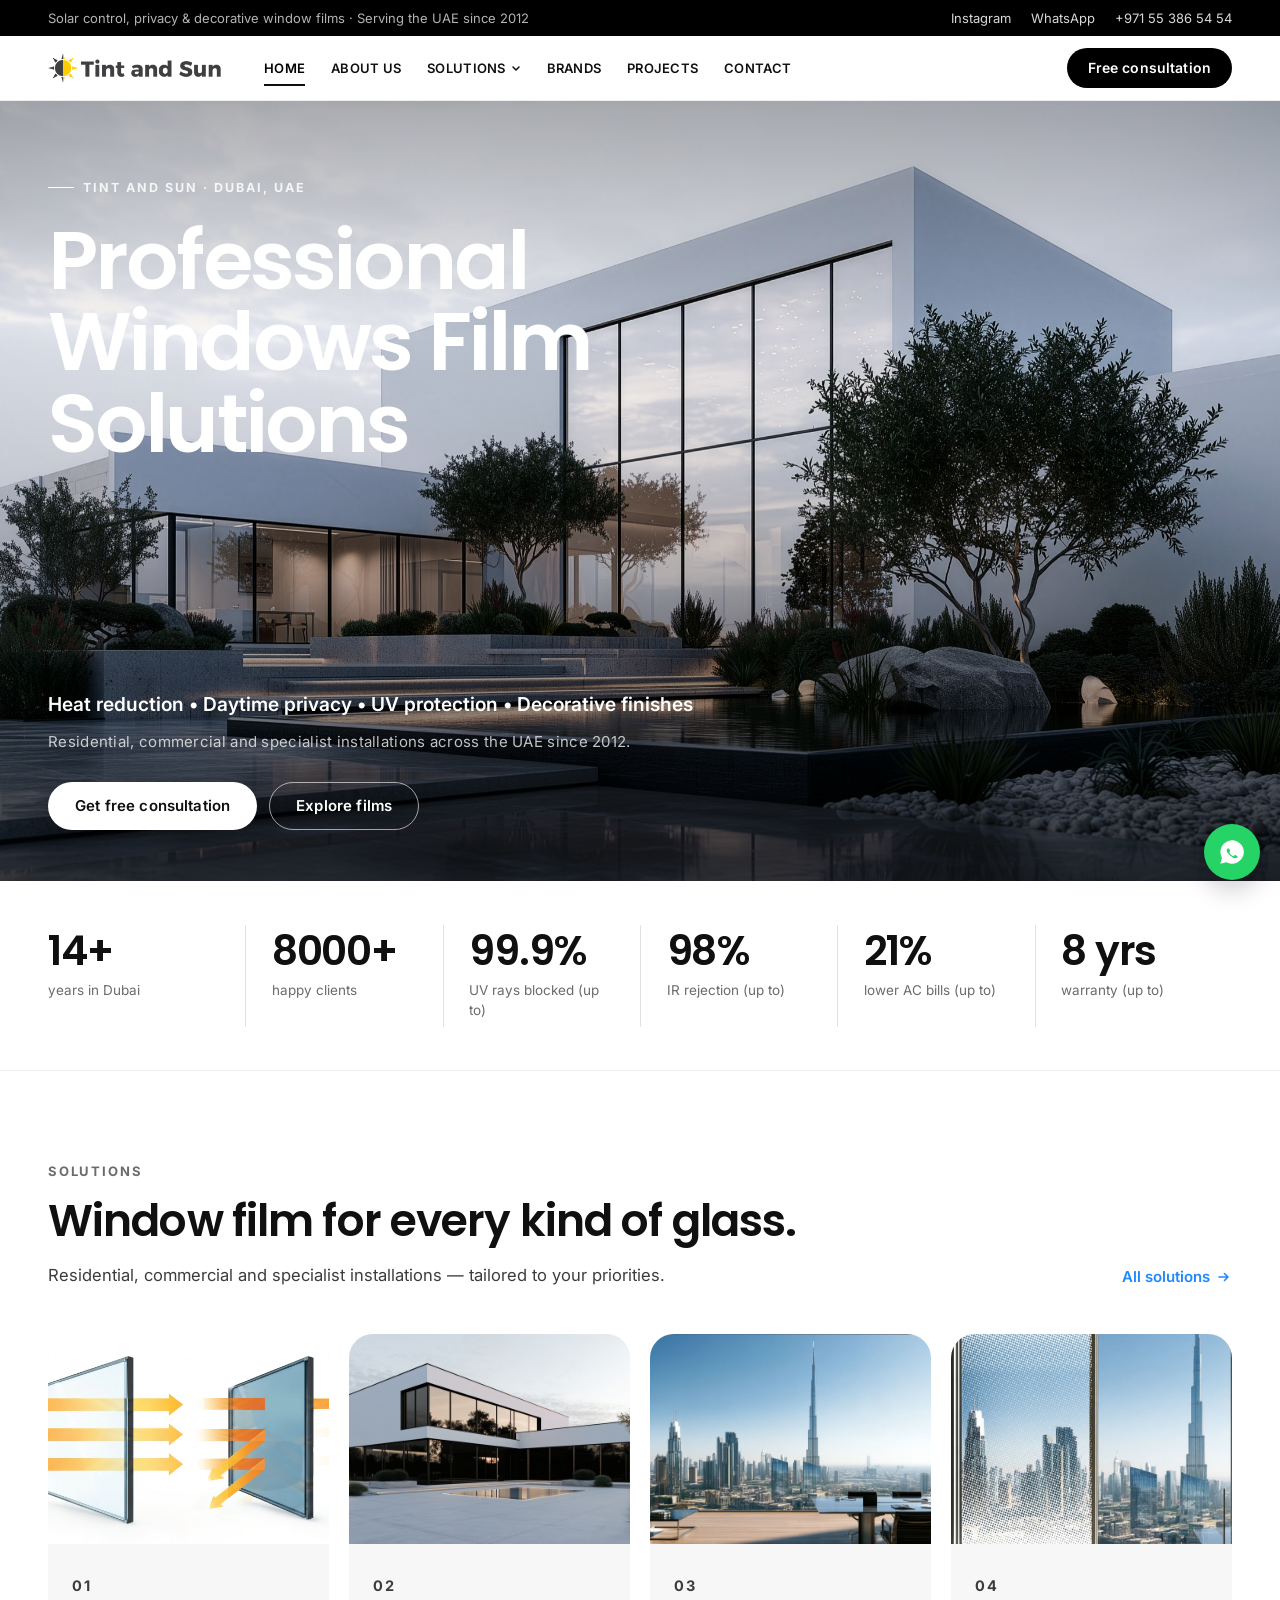
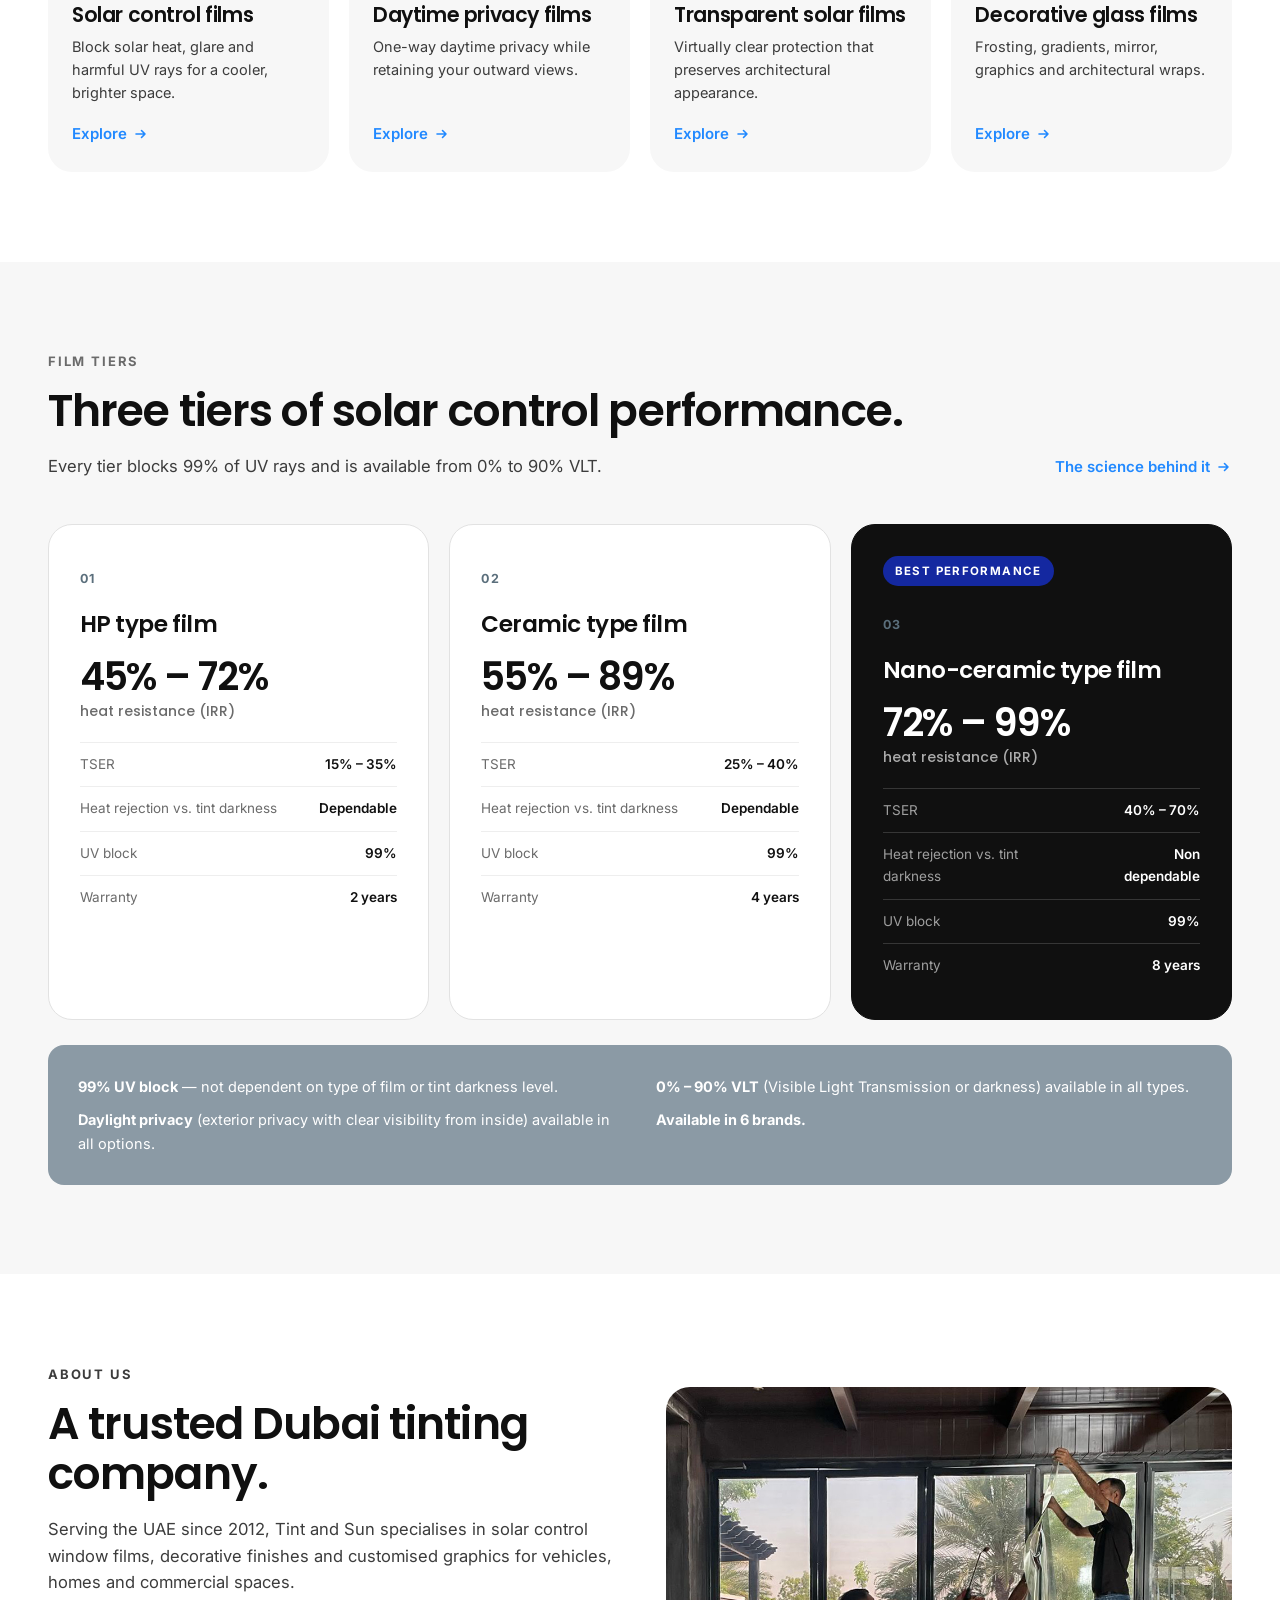
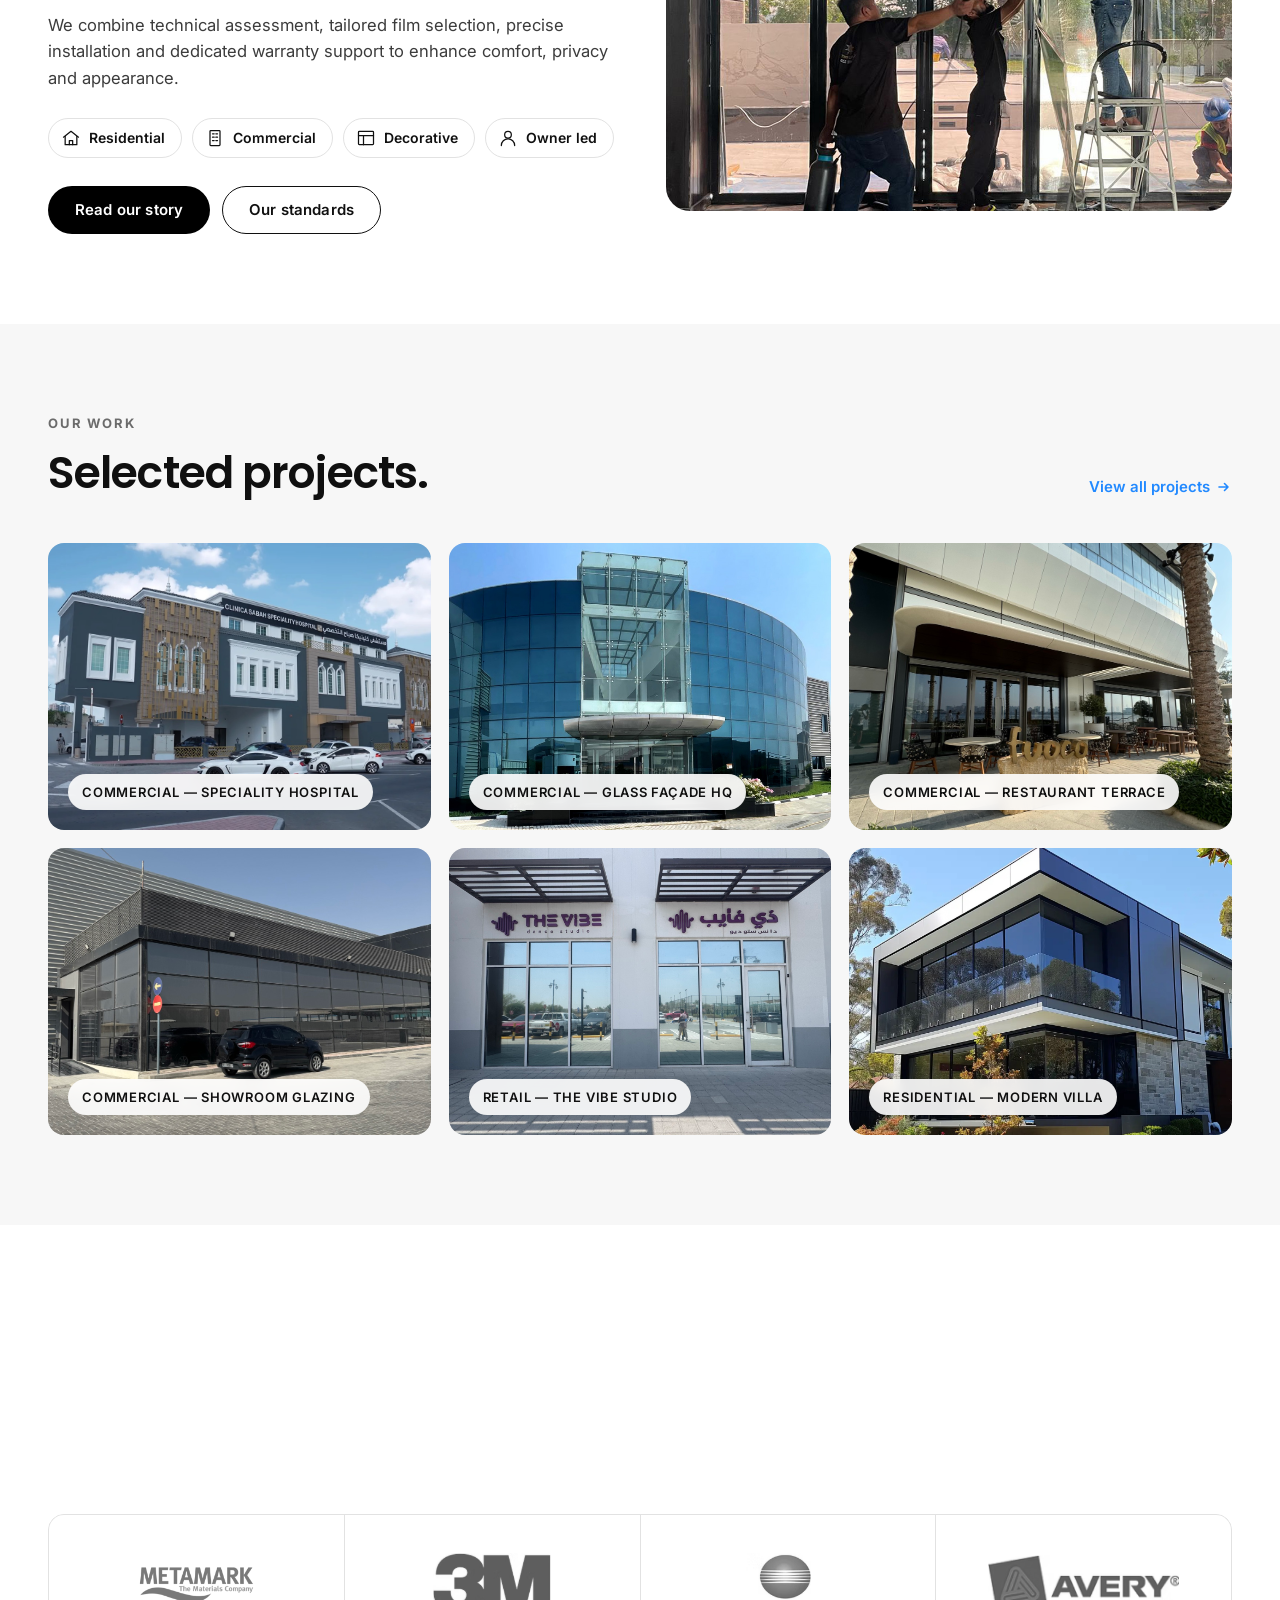
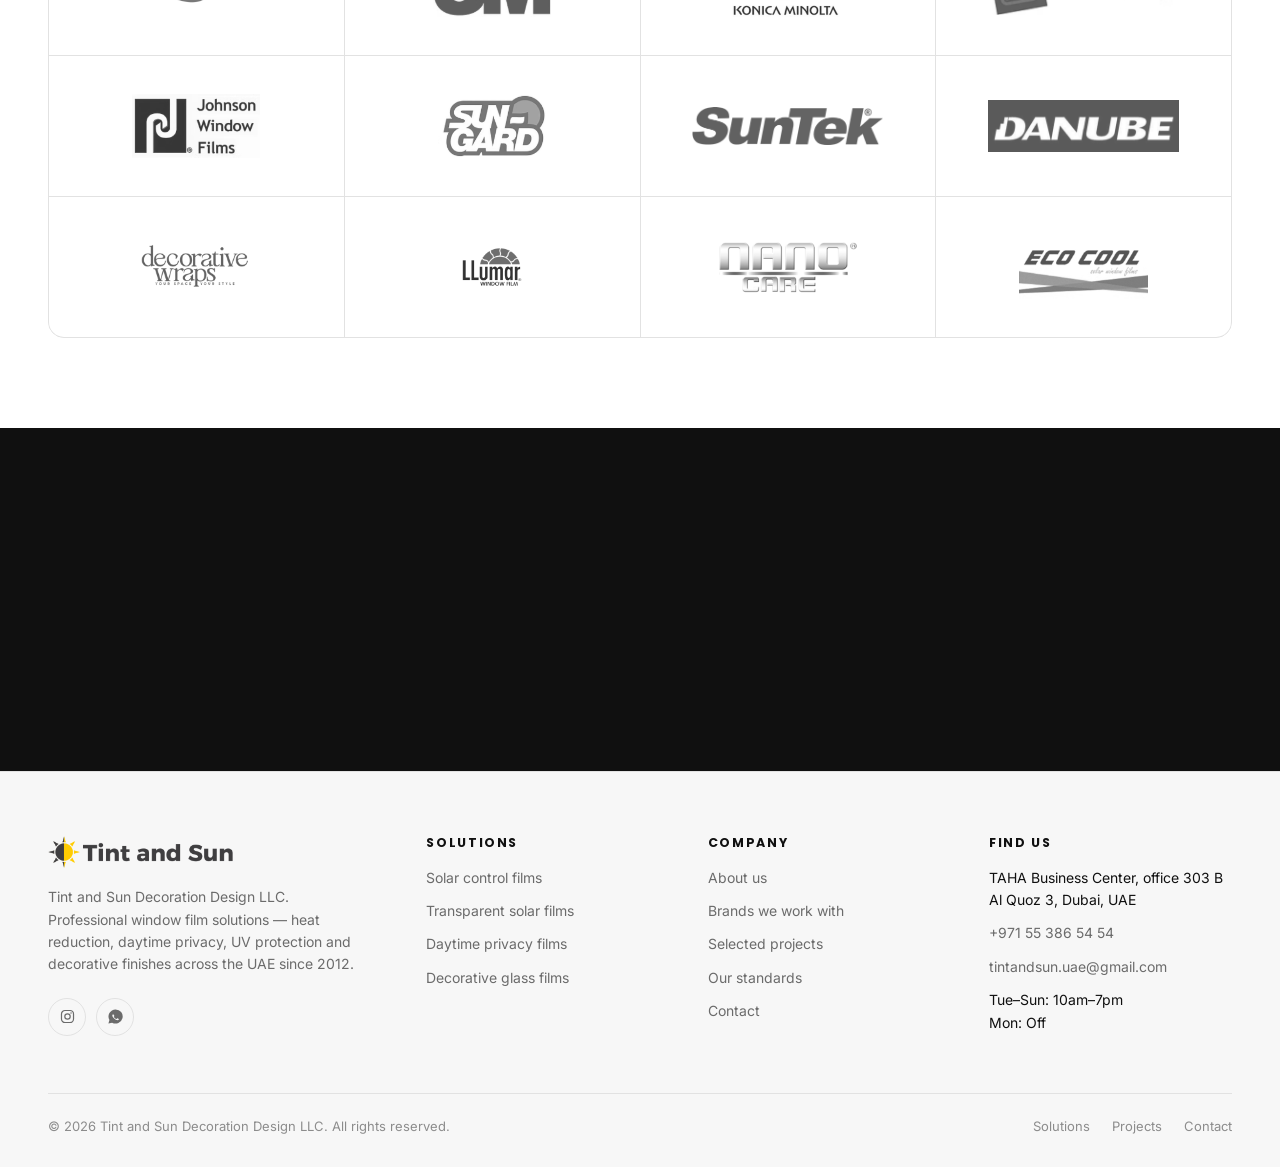
==== commit 51375926: "Use team installation photo in home About section Co-Authored-By: Claude Opus 5.5 <noreply@anthropic" ====
--- a/index.html
+++ b/index.html
@@ -179,7 +179,7 @@
         </div>
       </div>
       <div class="split__media reveal" data-delay="120">
-        <img src="assets/img/lifestyle.jpg" alt="Sunlit terrace overlooking Dubai Marina" loading="lazy">
+        <img src="assets/img/team1.jpg" alt="Tint and Sun team installing window film on villa glass doors" loading="lazy">
       </div>
     </div>
   </div>
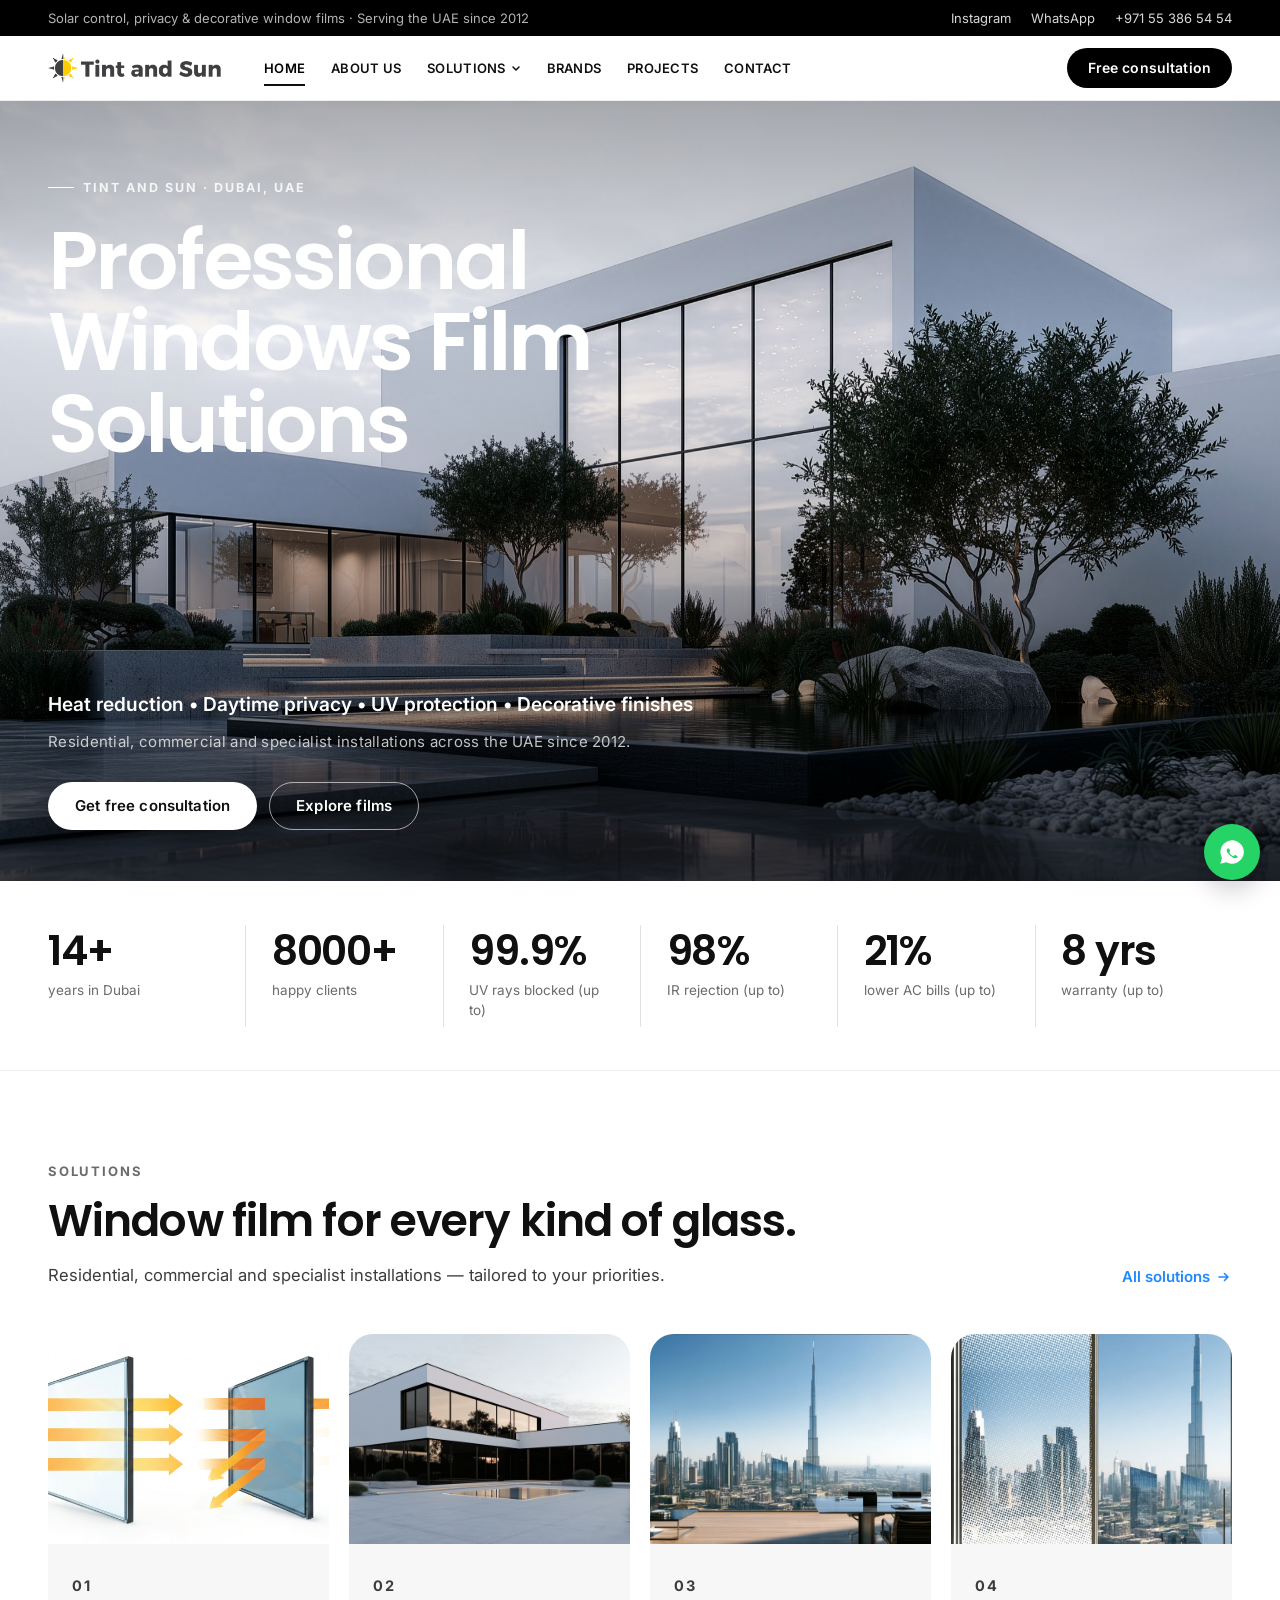
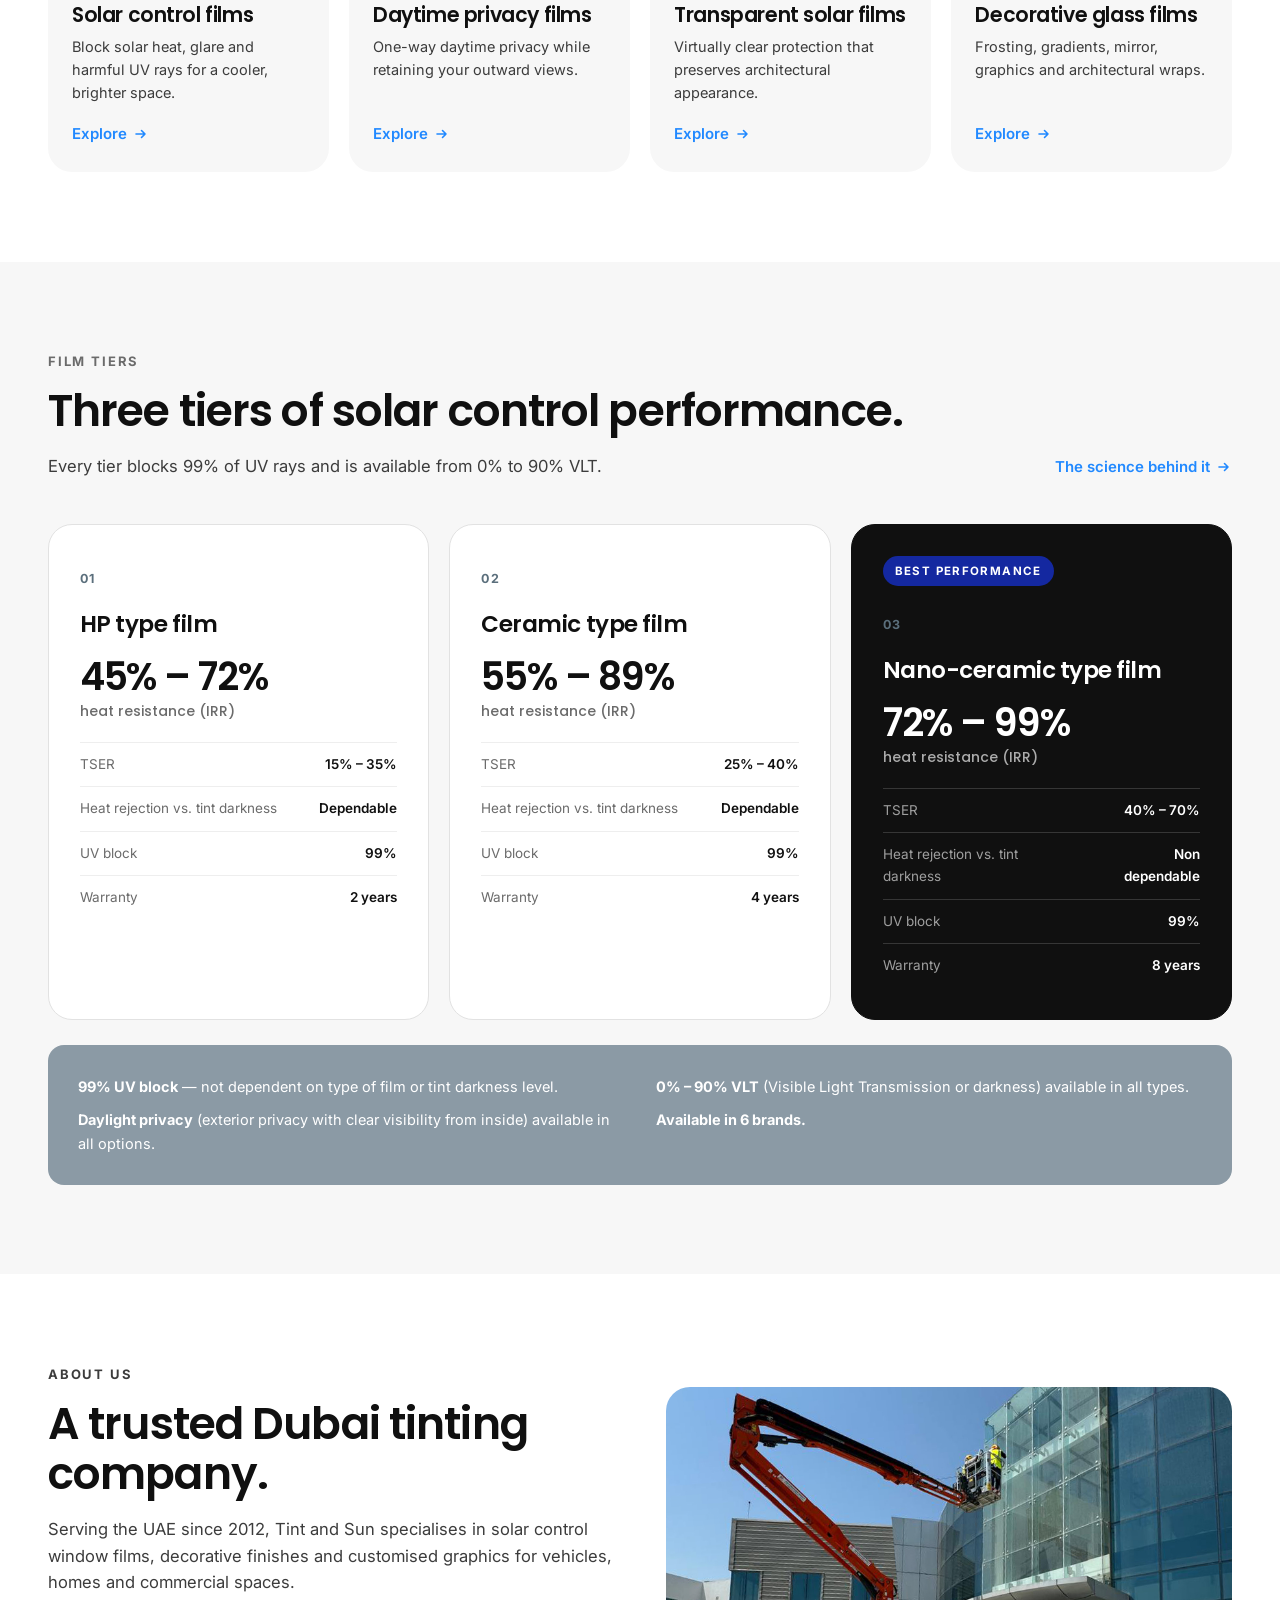
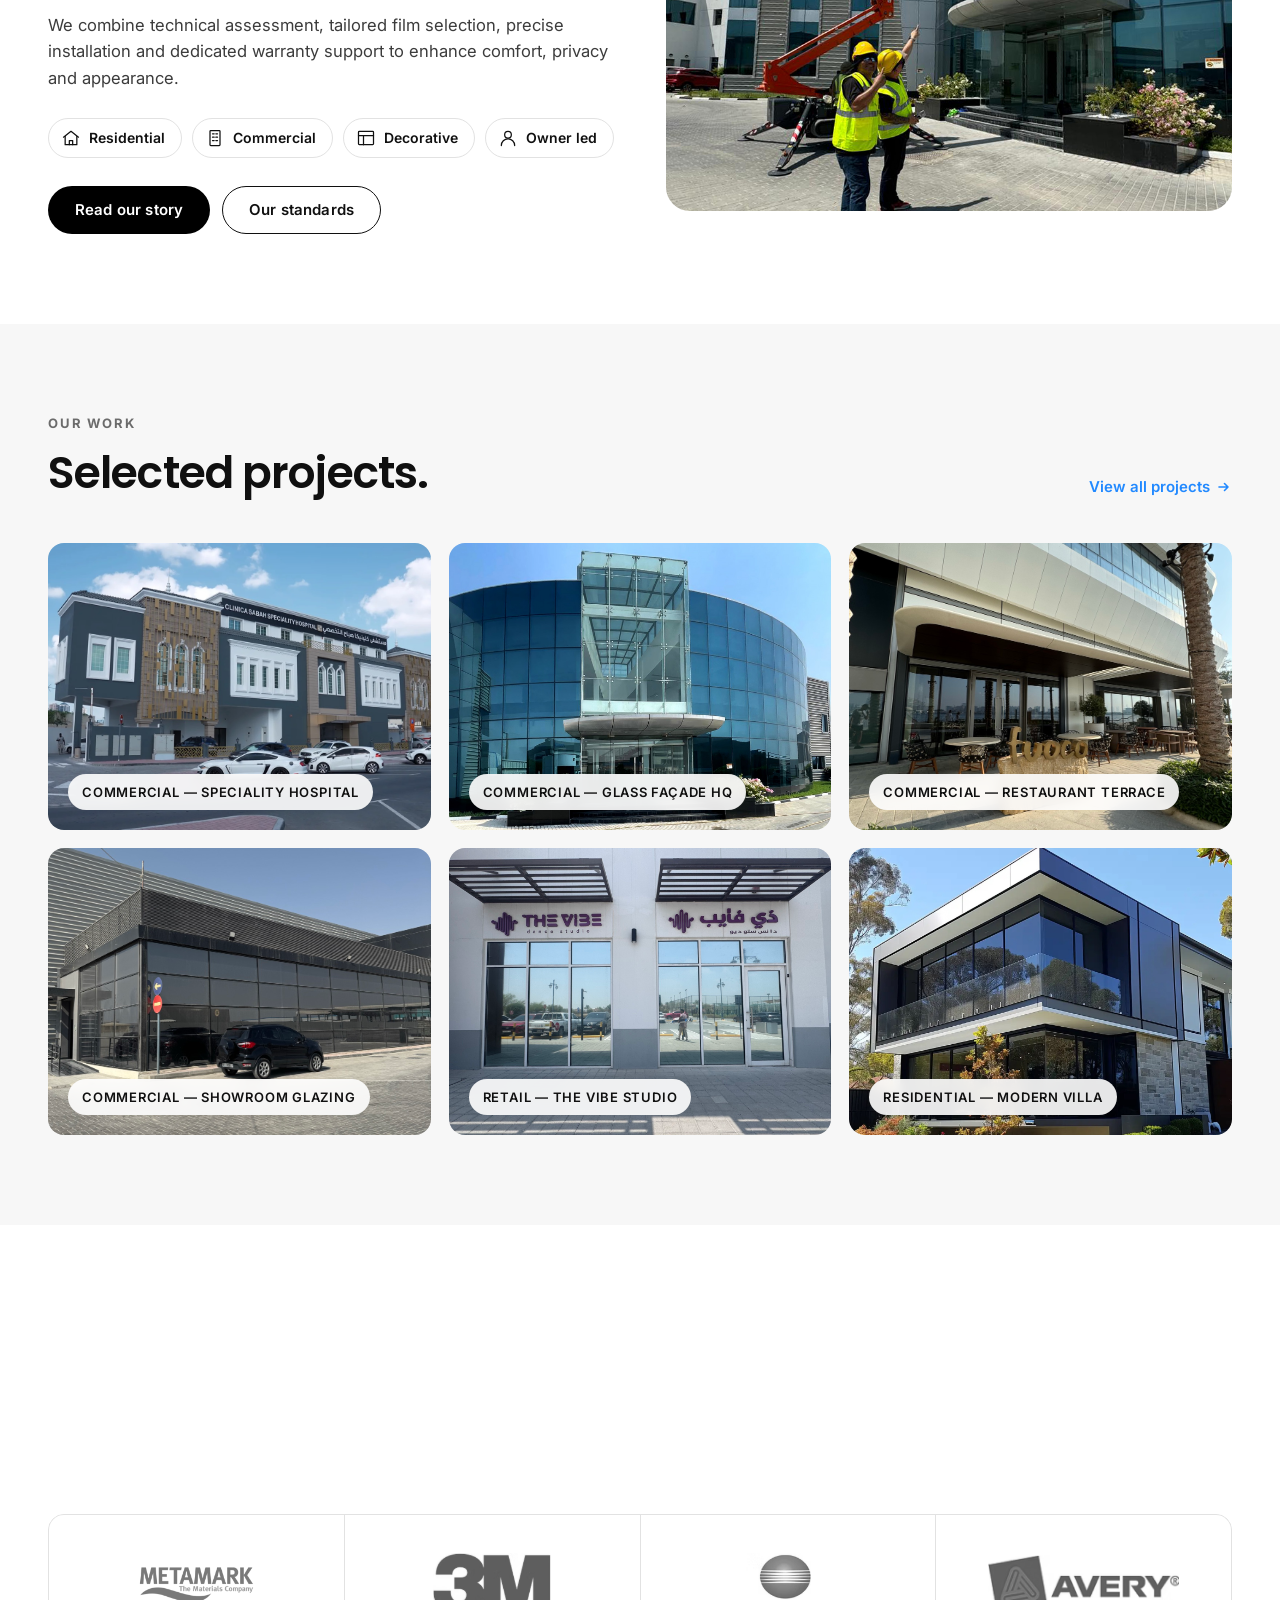
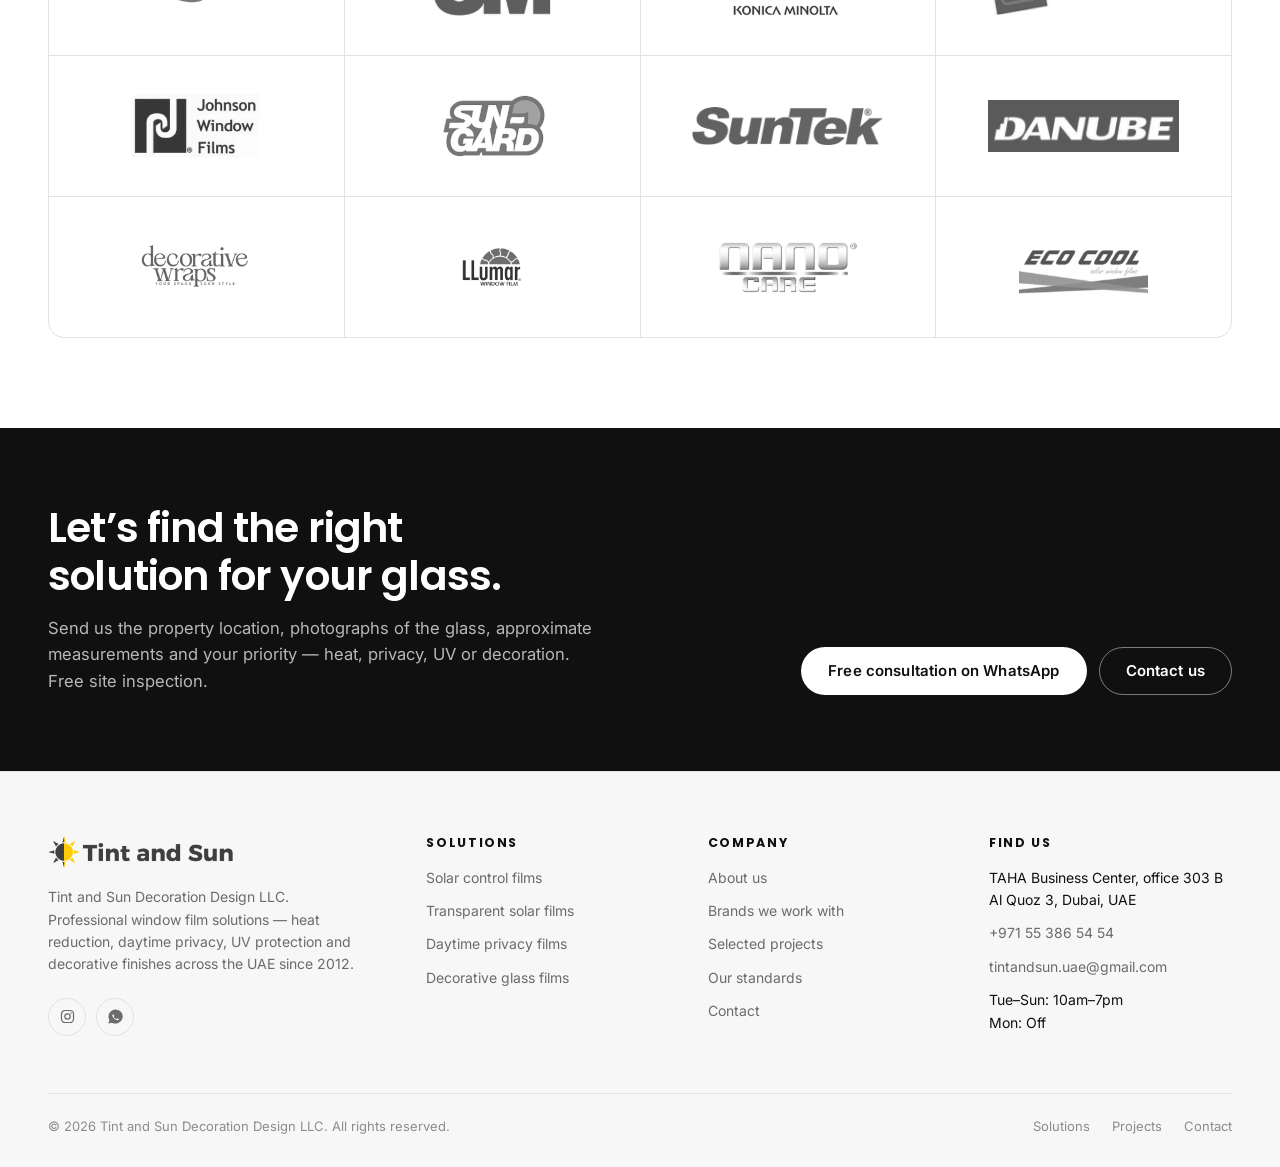
==== commit f486634c: "Replace team photo with façade installation shot Co-Authored-By: Claude Opus 5.5 <noreply@anthropic." ====
--- a/index.html
+++ b/index.html
@@ -179,7 +179,7 @@
         </div>
       </div>
       <div class="split__media reveal" data-delay="120">
-        <img src="assets/img/team1.jpg" alt="Tint and Sun team installing window film on villa glass doors" loading="lazy">
+        <img src="assets/img/team1.jpg" alt="Tint and Sun team installing window film on a commercial glass façade from a boom lift" loading="lazy">
       </div>
     </div>
   </div>
